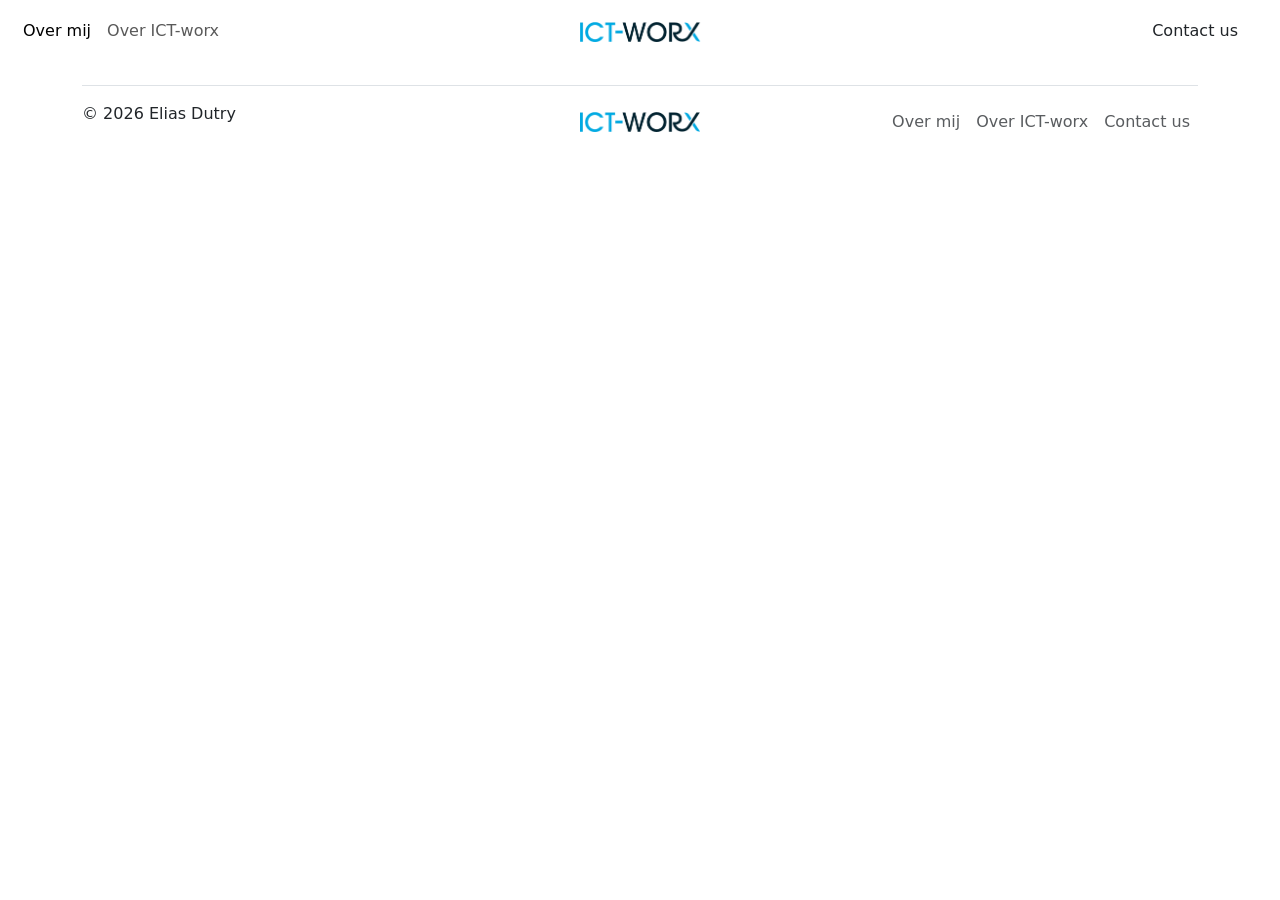
==== bedrijf.html @ e32878b6 "s" ====
<!DOCTYPE html>
<html lang="nl">
<head>
    <meta charset="UTF-8">
    <meta name="viewport" content="width=device-width, initial-scale=1.0">
    <title>Over ICT-worx</title>

    <!-- Bootstrap referance -->
    <script src="https://cdn.jsdelivr.net/npm/bootstrap@5.3.8/dist/js/bootstrap.bundle.min.js"></script>
    <link href="https://cdn.jsdelivr.net/npm/bootstrap@5.3.8/dist/css/bootstrap.min.css" rel="stylesheet">
    <!--External CSS Stylesheet-->
    <link href="css/style.css" rel="stylesheet">
    <link href="css/style-bedrijf.css" rel="stylesheet">
</head>
<body>
    <div id="navbar"></div>

    <main>

    </main>

    <div id="footer"></div>

    <script src="js/components.js"></script>
</body>
</html>
---- css/style.css ----
/*Logo aanpassen voor nav en footer*/
.logo{
    height: 20px;
}
    /*Alles voor de Nav*/
/*Changes some aspects of the main nav bar. Later needed for the logo and contact us*/
.top-row{
    min-height: 45px;
    display: flex;
    align-items: center;
    padding: 0 15px;
}

/*Logo centeren in the navigation bar*/
.logo-center{
    position: absolute;
    left: 50%;
    top: 50%;
    transform: translate(-50%, -50%);
}

.contact-link{
    margin-left: auto;
}

@media (min-width: 768px){
    .top-row{
        min-height: 45px;
    }

    .navbar-collapse{
        position: absolute;
        left: 0;
        top: 50%;
        transform: translateY(-50%);
        padding: 0 15px;
    } 
}
/*Removes border on the hamburger*/
.navbar-toggler, .navbar-toggler:focus{
    border: none;
    box-shadow: none;
}
/*Added padding around the links in the hamburger*/
.navbar .nav-link{
    padding: 7px 15px;
}
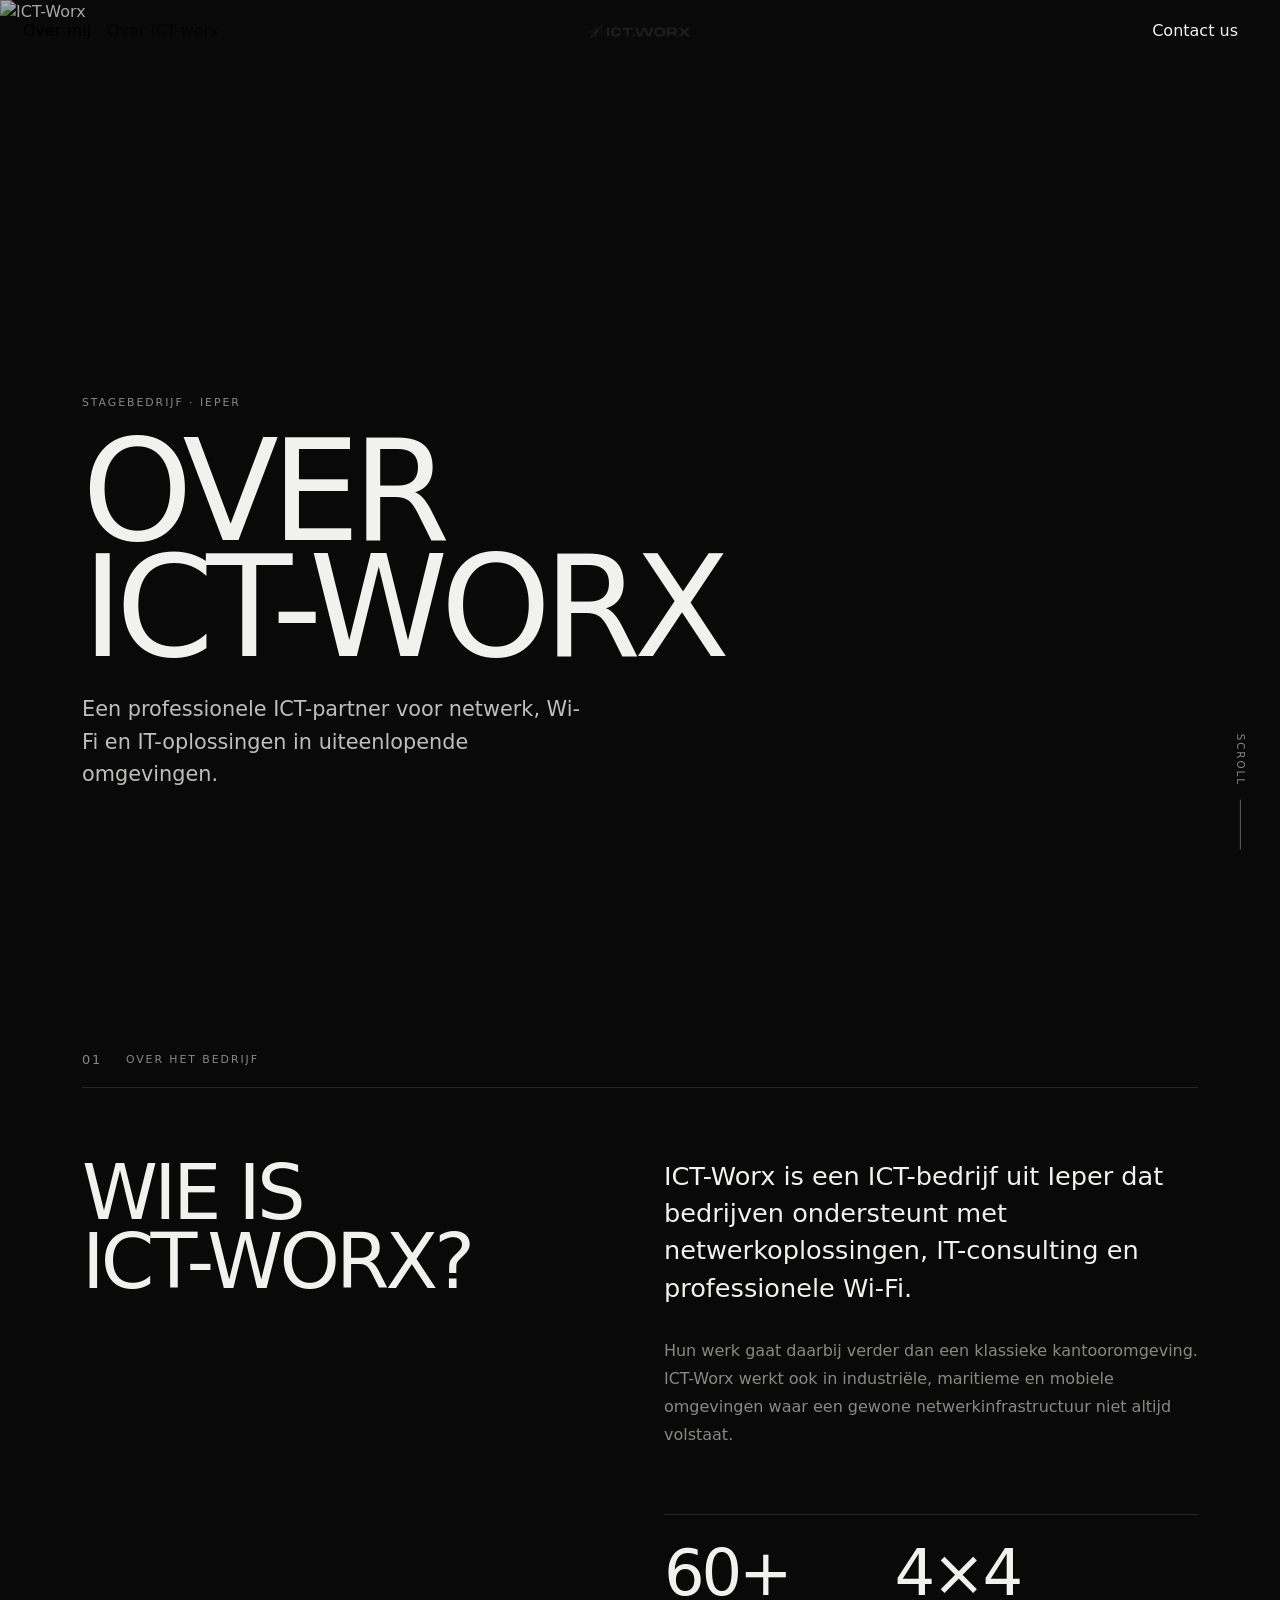
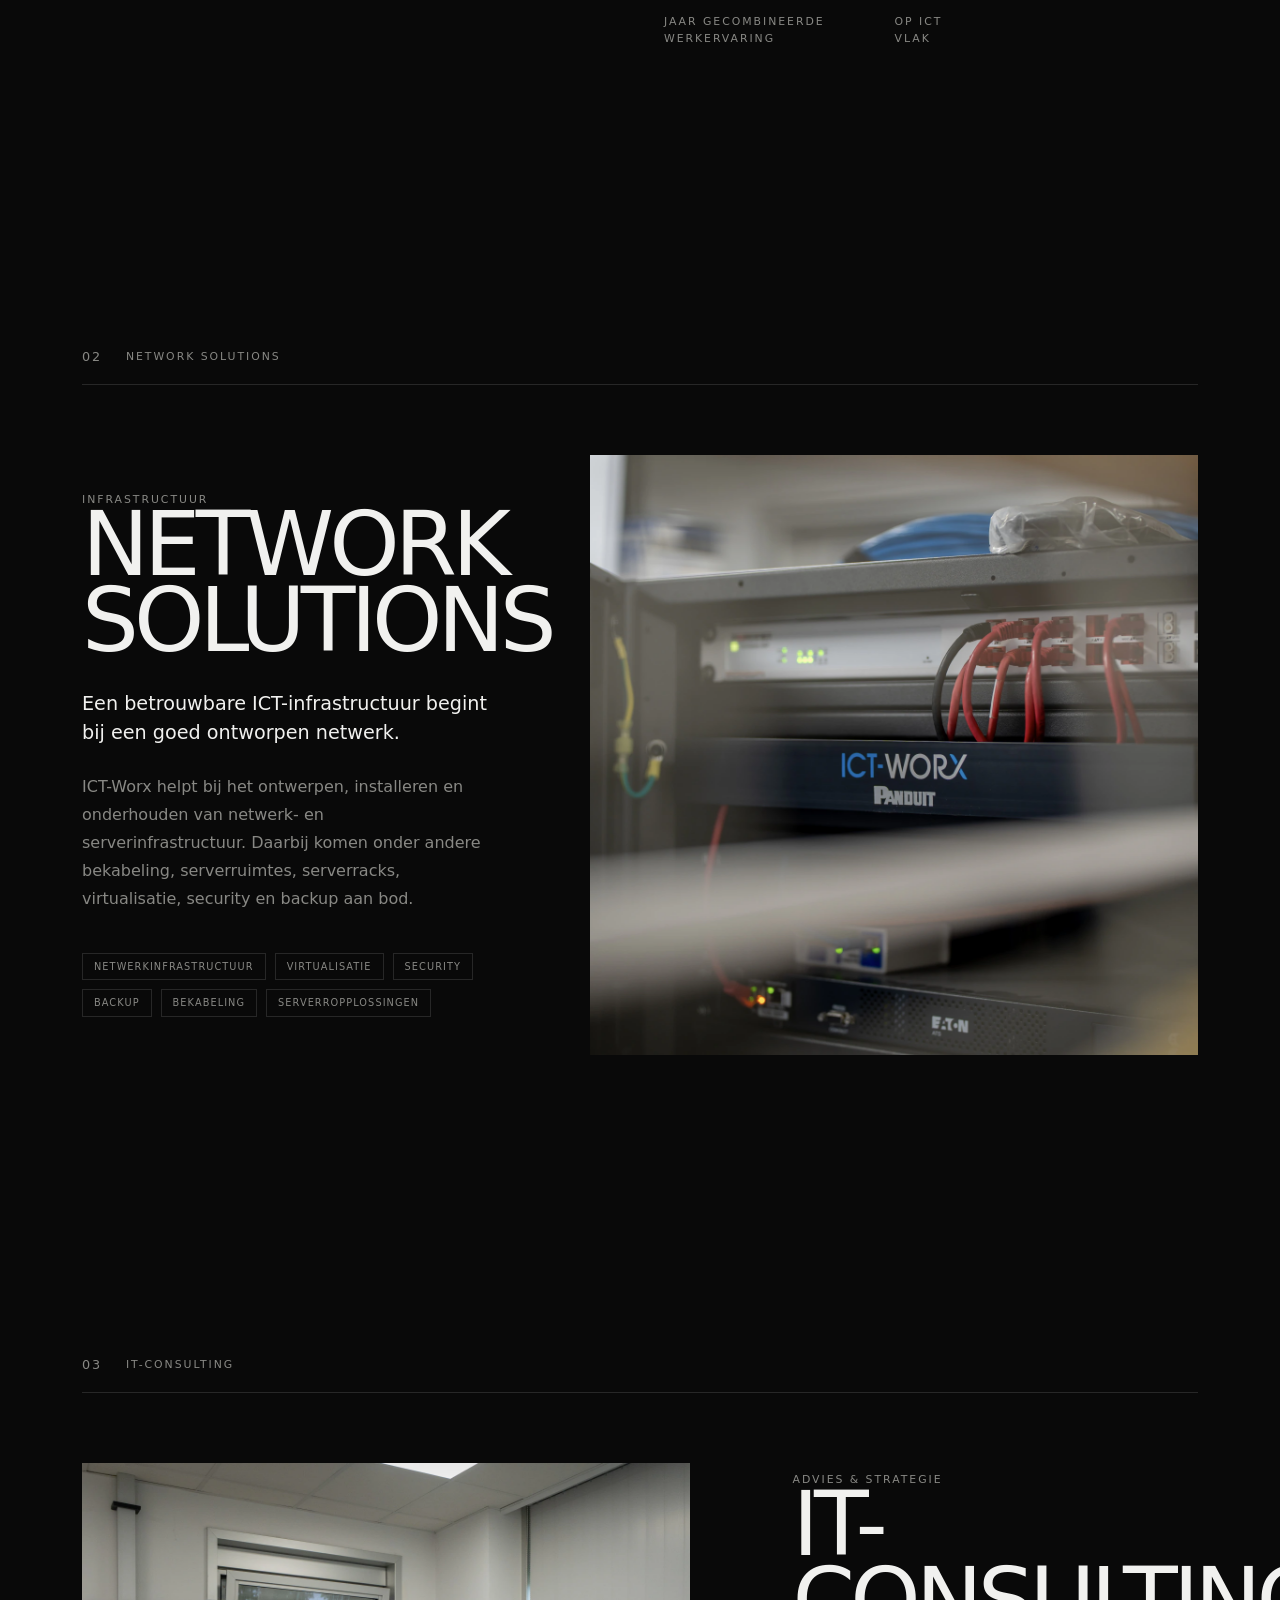
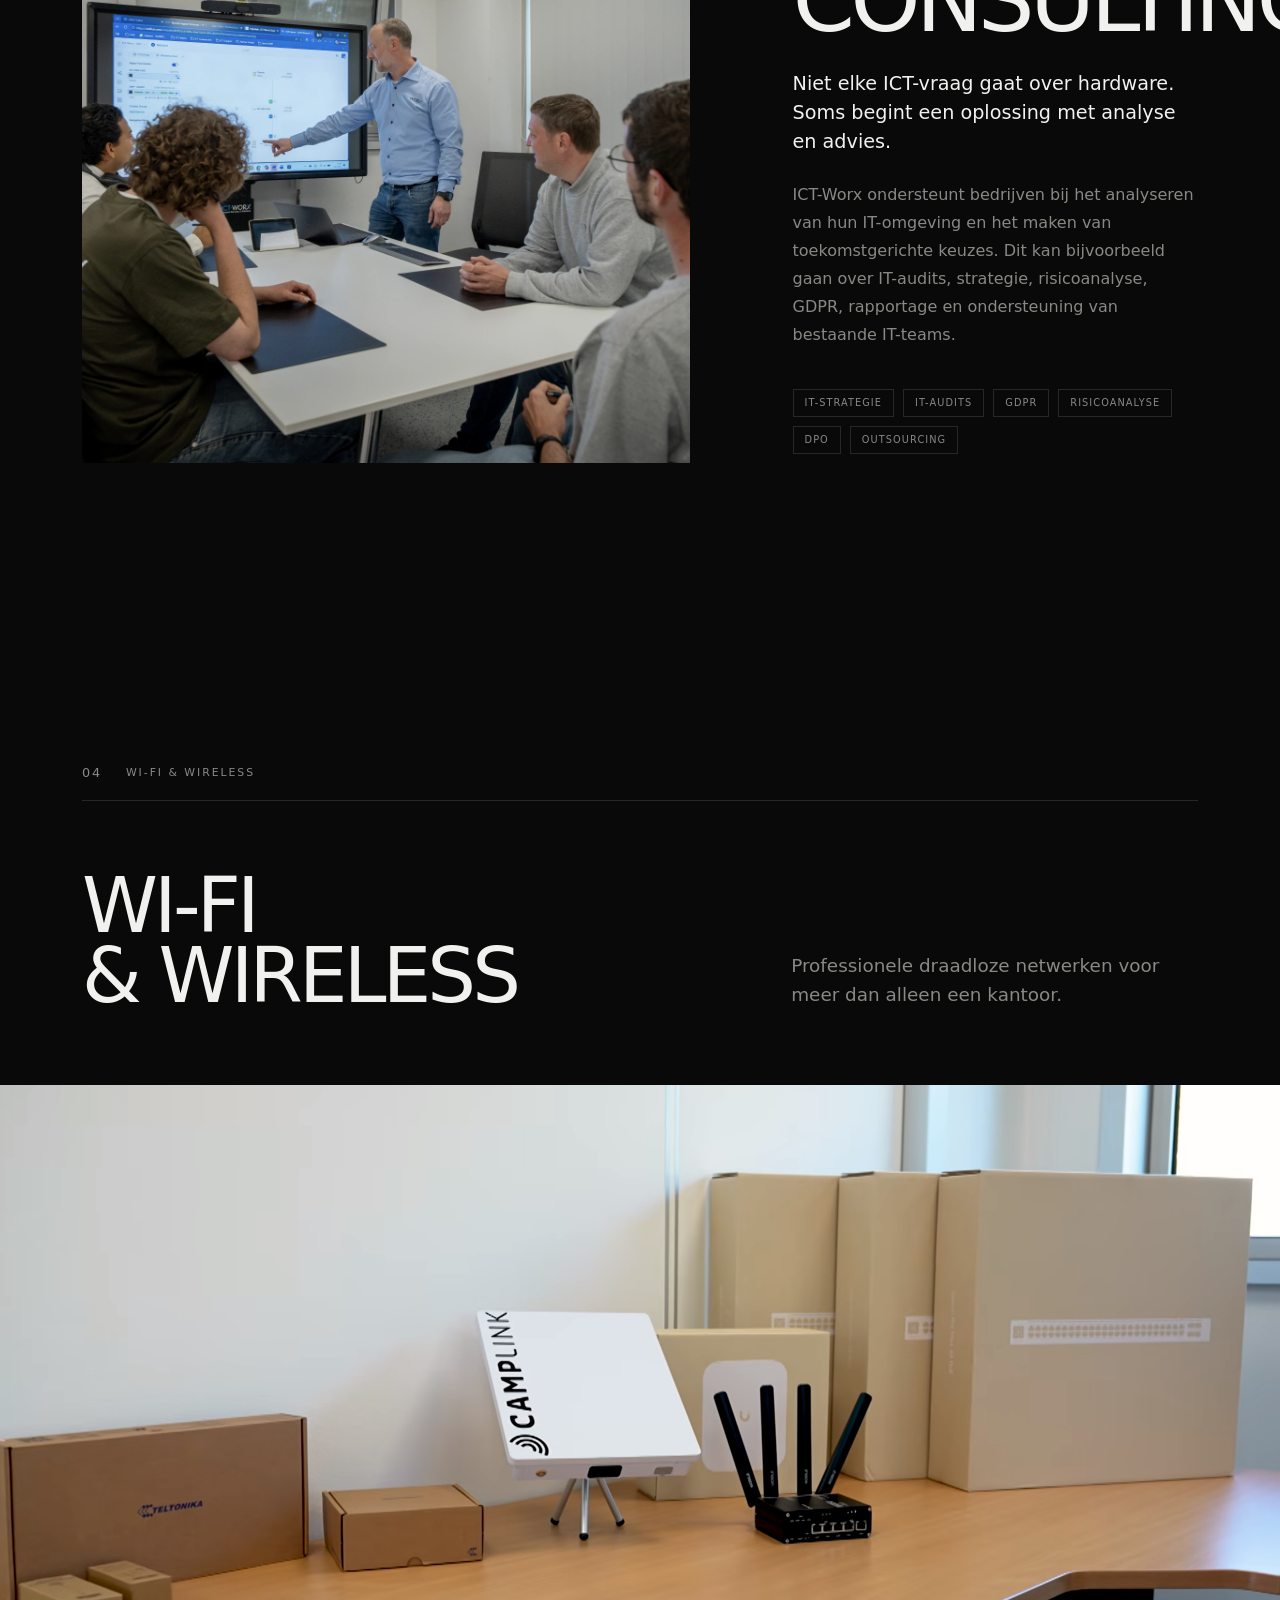
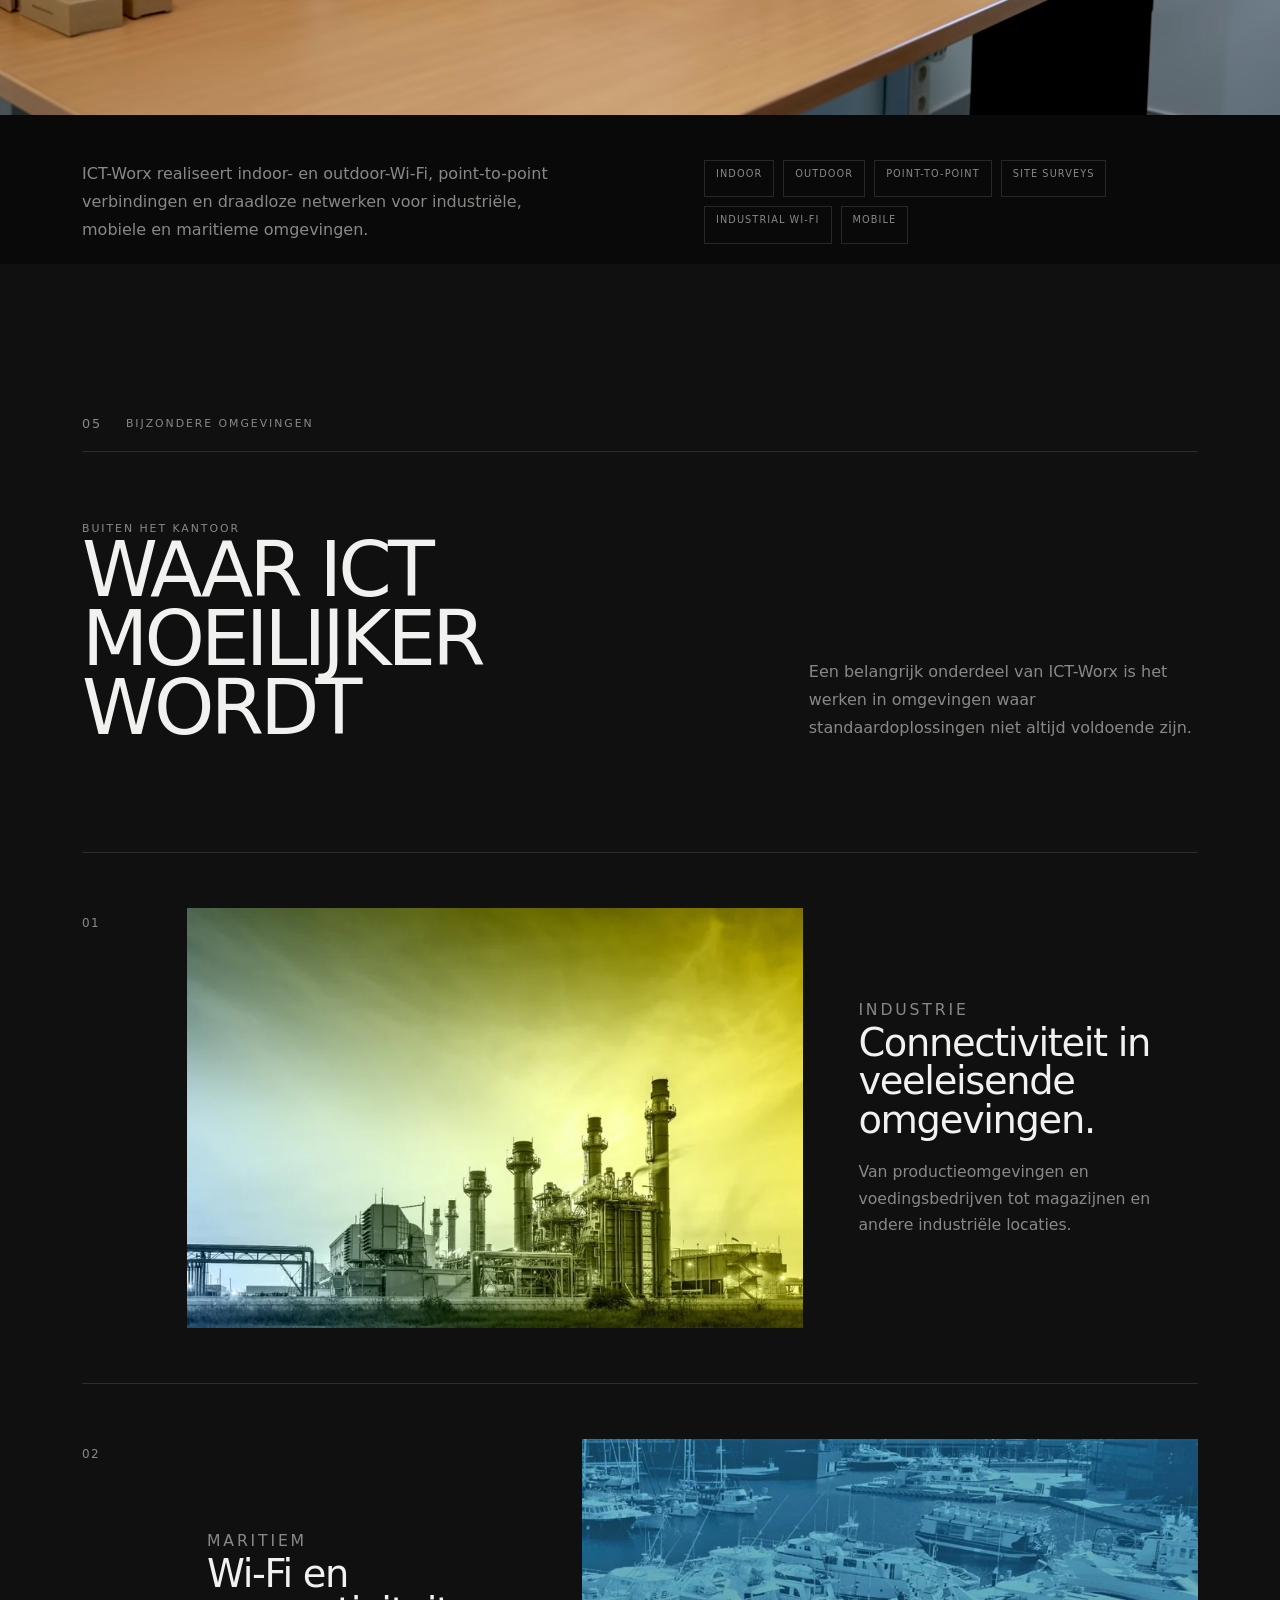
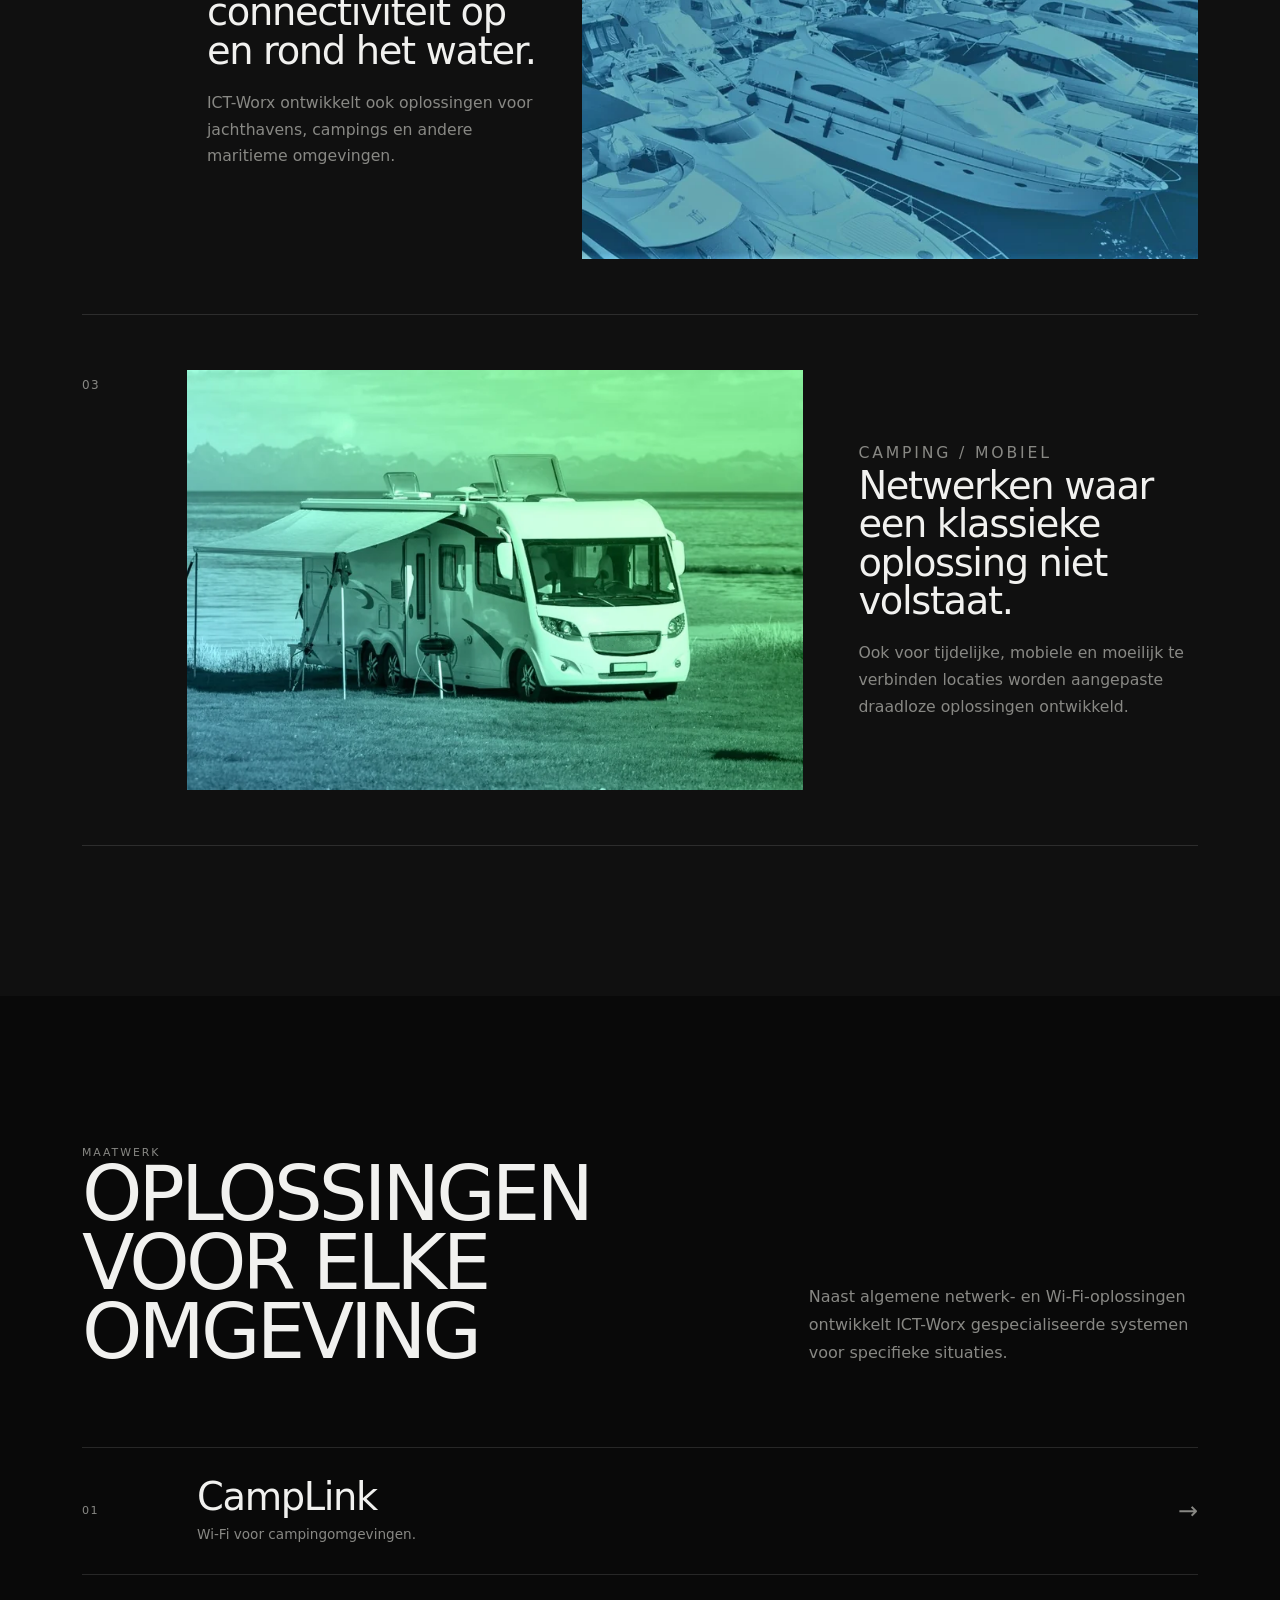
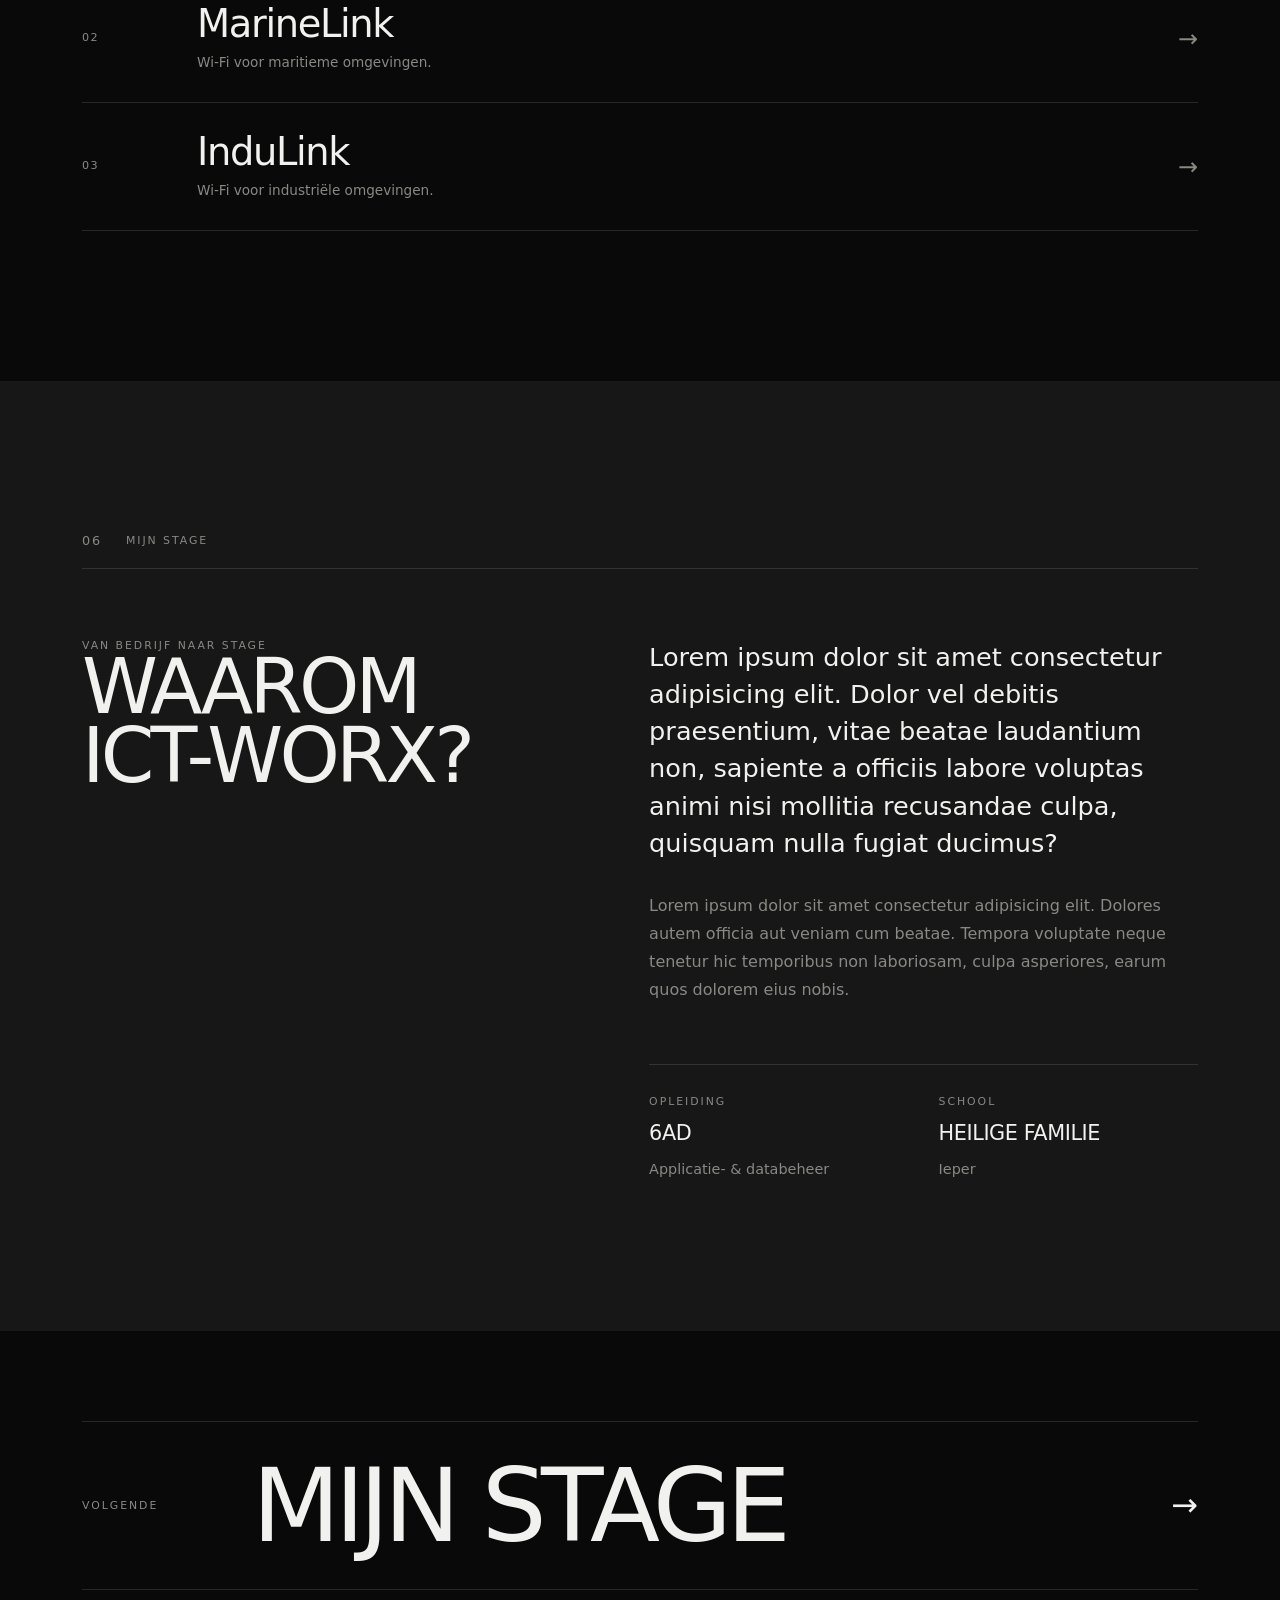
==== commit bab520dd: "over ict-worx" ====
--- a/bedrijf.html
+++ b/bedrijf.html
@@ -1,26 +1,650 @@
 <!DOCTYPE html>
 <html lang="nl">
+
 <head>
     <meta charset="UTF-8">
     <meta name="viewport" content="width=device-width, initial-scale=1.0">
-    <title>Over ICT-worx</title>
-
-    <!-- Bootstrap referance -->
+
+    <title>Over ICT-Worx | Elias Dutry</title>
+
+    <!-- Bootstrap 5.3.8 -->
+    <link href="https://cdn.jsdelivr.net/npm/bootstrap@5.3.8/dist/css/bootstrap.min.css" rel="stylesheet">
+
+    <!-- Algemene website CSS -->
+    <link rel="stylesheet" href="css/style.css">
+
+    <!-- CSS specifiek voor deze pagina -->
+    <link rel="stylesheet" href="css/style-bedrijf.css">
+</head>
+
+<body>
+
+    <!-- Reusable navbar -->
+    <div id="navbar"></div>
+
+    <main class="bedrijf-page">
+
+        <!-- =========================================================
+             HERO
+        ========================================================== -->
+        <section class="bedrijf-hero">
+
+            <div class="bedrijf-hero-image">
+                <!-- VERVANG DIT PAD DOOR JE HUIDIGE ICT-WORX HERO-AFBEELDING -->
+                <img src="afbeeldingen/ict-worx-hero.webp" alt="ICT-Worx">
+            </div>
+
+            <div class="bedrijf-hero-content container">
+                <p class="eyebrow">STAGEBEDRIJF · IEPER</p>
+
+                <h1>
+                    OVER<br>
+                    ICT-WORX
+                </h1>
+
+                <p class="hero-intro">
+                    Een professionele ICT-partner voor netwerk,
+                    Wi-Fi en IT-oplossingen in uiteenlopende omgevingen.
+                </p>
+            </div>
+
+            <div class="hero-scroll">
+                <span>SCROLL</span>
+                <span class="hero-scroll-line"></span>
+            </div>
+
+        </section>
+
+
+        <!-- =========================================================
+             01 — WIE IS ICT-WORX?
+        ========================================================== -->
+        <section class="bedrijf-section bedrijf-intro-section">
+
+            <div class="container">
+
+                <div class="section-topline">
+                    <span class="section-number">01</span>
+                    <span class="section-label">OVER HET BEDRIJF</span>
+                </div>
+
+                <div class="intro-layout">
+
+                    <div class="intro-title">
+                        <h2>
+                            WIE IS<br>
+                            ICT-WORX?
+                        </h2>
+                    </div>
+
+                    <div class="intro-content">
+                        <p class="lead-text">
+                            ICT-Worx is een ICT-bedrijf uit Ieper dat bedrijven
+                            ondersteunt met netwerkoplossingen, IT-consulting
+                            en professionele Wi-Fi.
+                        </p>
+
+                        <p>
+                            Hun werk gaat daarbij verder dan een klassieke
+                            kantooromgeving. ICT-Worx werkt ook in industriële,
+                            maritieme en mobiele omgevingen waar een gewone
+                            netwerkinfrastructuur niet altijd volstaat.
+                        </p>
+
+                        <div class="intro-stats">
+
+                            <div class="intro-stat">
+                                <strong>60+</strong>
+                                <span>JAAR GECOMBINEERDE<br>WERKERVARING</span>
+                            </div>
+
+                            <div class="intro-stat">
+                                <strong>4×4</strong>
+                                <span>OP ICT<br>VLAK</span>
+                            </div>
+
+                        </div>
+                    </div>
+
+                </div>
+
+            </div>
+
+        </section>
+
+
+        <!-- =========================================================
+             02 — NETWORK SOLUTIONS
+        ========================================================== -->
+        <section class="bedrijf-section service-section">
+
+            <div class="container">
+
+                <div class="section-topline">
+                    <span class="section-number">02</span>
+                    <span class="section-label">NETWORK SOLUTIONS</span>
+                </div>
+
+                <div class="service-layout service-layout-image-right">
+
+                    <div class="service-copy">
+
+                        <p class="service-kicker">INFRASTRUCTUUR</p>
+
+                        <h2>
+                            NETWORK<br>
+                            SOLUTIONS
+                        </h2>
+
+                        <p class="service-lead">
+                            Een betrouwbare ICT-infrastructuur begint
+                            bij een goed ontworpen netwerk.
+                        </p>
+
+                        <p>
+                            ICT-Worx helpt bij het ontwerpen, installeren
+                            en onderhouden van netwerk- en
+                            serverinfrastructuur. Daarbij komen onder andere
+                            bekabeling, serverruimtes, serverracks,
+                            virtualisatie, security en backup aan bod.
+                        </p>
+
+                        <div class="service-tags">
+                            <span>NETWERKINFRASTRUCTUUR</span>
+                            <span>VIRTUALISATIE</span>
+                            <span>SECURITY</span>
+                            <span>BACKUP</span>
+                            <span>BEKABELING</span>
+                            <span>SERVERROPPLOSSINGEN</span>
+                        </div>
+
+                    </div>
+
+                    <div class="service-image image-large">
+                        <img src="afbeeldingen/ict-worx/ict-worx-network.webp"
+                            alt="Netwerk- en serverinfrastructuur bij ICT-Worx" loading="lazy">
+                    </div>
+
+                </div>
+
+            </div>
+
+        </section>
+
+
+        <!-- =========================================================
+             03 — IT CONSULTING
+        ========================================================== -->
+        <section class="bedrijf-section service-section service-section-dark">
+
+            <div class="container">
+
+                <div class="section-topline">
+                    <span class="section-number">03</span>
+                    <span class="section-label">IT-CONSULTING</span>
+                </div>
+
+                <div class="service-layout service-layout-image-left">
+
+                    <div class="service-image image-large">
+                        <img src="afbeeldingen/ict-worx/ict-worx-consulting.webp" alt="IT-consulting bij ICT-Worx"
+                            loading="lazy">
+                    </div>
+
+                    <div class="service-copy">
+
+                        <p class="service-kicker">ADVIES & STRATEGIE</p>
+
+                        <h2>
+                            IT-<br>
+                            CONSULTING
+                        </h2>
+
+                        <p class="service-lead">
+                            Niet elke ICT-vraag gaat over hardware.
+                            Soms begint een oplossing met analyse en advies.
+                        </p>
+
+                        <p>
+                            ICT-Worx ondersteunt bedrijven bij het analyseren
+                            van hun IT-omgeving en het maken van
+                            toekomstgerichte keuzes. Dit kan bijvoorbeeld
+                            gaan over IT-audits, strategie, risicoanalyse,
+                            GDPR, rapportage en ondersteuning van bestaande
+                            IT-teams.
+                        </p>
+
+                        <div class="service-tags">
+                            <span>IT-STRATEGIE</span>
+                            <span>IT-AUDITS</span>
+                            <span>GDPR</span>
+                            <span>RISICOANALYSE</span>
+                            <span>DPO</span>
+                            <span>OUTSOURCING</span>
+                        </div>
+
+                    </div>
+
+                </div>
+
+            </div>
+
+        </section>
+
+
+        <!-- =========================================================
+             04 — WIFI & WIRELESS
+        ========================================================== -->
+        <section class="bedrijf-section wifi-section">
+
+            <div class="container">
+
+                <div class="section-topline">
+                    <span class="section-number">04</span>
+                    <span class="section-label">WI-FI & WIRELESS</span>
+                </div>
+
+                <div class="wifi-heading">
+                    <h2>
+                        WI-FI<br>
+                        & WIRELESS
+                    </h2>
+
+                    <p>
+                        Professionele draadloze netwerken voor meer
+                        dan alleen een kantoor.
+                    </p>
+                </div>
+
+            </div>
+
+            <div class="wifi-image-wrapper">
+                <img src="afbeeldingen/ict-worx/ict-worx-wifi.png" alt="Professionele Wi-Fi-installatie" loading="lazy">
+            </div>
+
+            <div class="container">
+
+                <div class="wifi-bottom">
+
+                    <p>
+                        ICT-Worx realiseert indoor- en outdoor-Wi-Fi,
+                        point-to-point verbindingen en draadloze netwerken
+                        voor industriële, mobiele en maritieme omgevingen.
+                    </p>
+
+                    <div class="wifi-meta">
+                        <span>INDOOR</span>
+                        <span>OUTDOOR</span>
+                        <span>POINT-TO-POINT</span>
+                        <span>SITE SURVEYS</span>
+                        <span>INDUSTRIAL WI-FI</span>
+                        <span>MOBILE</span>
+                    </div>
+
+                </div>
+
+            </div>
+
+        </section>
+
+
+        <!-- =========================================================
+             05 — BUITEN HET KANTOOR
+        ========================================================== -->
+        <section class="bedrijf-section environments-section">
+
+            <div class="container">
+
+                <div class="section-topline">
+                    <span class="section-number">05</span>
+                    <span class="section-label">BIJZONDERE OMGEVINGEN</span>
+                </div>
+
+                <div class="environments-heading">
+
+                    <div>
+                        <p class="service-kicker">BUITEN HET KANTOOR</p>
+
+                        <h2>
+                            WAAR ICT<br>
+                            MOEILIJKER WORDT
+                        </h2>
+                    </div>
+
+                    <p>
+                        Een belangrijk onderdeel van ICT-Worx is het werken
+                        in omgevingen waar standaardoplossingen niet altijd
+                        voldoende zijn.
+                    </p>
+
+                </div>
+
+
+                <!-- INDUSTRIE -->
+                <article class="environment-item">
+
+                    <div class="environment-number">01</div>
+
+                    <div class="environment-image">
+                        <img src="afbeeldingen/ict-worx/ict-worx-industrie.webp" alt="Industriële omgeving"
+                            loading="lazy">
+                    </div>
+
+                    <div class="environment-copy">
+
+                        <p class="environment-label">INDUSTRIE</p>
+
+                        <h3>
+                            Connectiviteit in
+                            veeleisende omgevingen.
+                        </h3>
+
+                        <p>
+                            Van productieomgevingen en voedingsbedrijven
+                            tot magazijnen en andere industriële locaties.
+                        </p>
+
+                    </div>
+
+                </article>
+
+
+                <!-- MARITIEM -->
+                <article class="environment-item environment-item-reverse">
+
+                    <div class="environment-number">02</div>
+
+                    <div class="environment-image">
+                        <img src="afbeeldingen/ict-worx/ict-worx-marine.webp" alt="Maritieme omgeving" loading="lazy">
+                    </div>
+
+                    <div class="environment-copy">
+
+                        <p class="environment-label">MARITIEM</p>
+
+                        <h3>
+                            Wi-Fi en connectiviteit
+                            op en rond het water.
+                        </h3>
+
+                        <p>
+                            ICT-Worx ontwikkelt ook oplossingen voor
+                            jachthavens, campings en andere maritieme
+                            omgevingen.
+                        </p>
+
+                    </div>
+
+                </article>
+
+
+                <!-- CAMPING / MOBIEL -->
+                <article class="environment-item">
+
+                    <div class="environment-number">03</div>
+
+                    <div class="environment-image">
+                        <img src="afbeeldingen/ict-worx/ict-worx-camping.webp" alt="Camping- en mobiele omgeving"
+                            loading="lazy">
+                    </div>
+
+                    <div class="environment-copy">
+
+                        <p class="environment-label">CAMPING / MOBIEL</p>
+
+                        <h3>
+                            Netwerken waar een
+                            klassieke oplossing niet volstaat.
+                        </h3>
+
+                        <p>
+                            Ook voor tijdelijke, mobiele en moeilijk te
+                            verbinden locaties worden aangepaste
+                            draadloze oplossingen ontwikkeld.
+                        </p>
+
+                    </div>
+
+                </article>
+
+            </div>
+
+        </section>
+
+
+        <!-- =========================================================
+             05B — MAATWERK
+        ========================================================== -->
+        <section class="bedrijf-section custom-section">
+
+            <div class="container">
+
+                <div class="custom-intro">
+
+                    <div>
+                        <p class="service-kicker">MAATWERK</p>
+
+                        <h2>
+                            OPLOSSINGEN<br>
+                            VOOR ELKE OMGEVING
+                        </h2>
+                    </div>
+
+                    <p>
+                        Naast algemene netwerk- en Wi-Fi-oplossingen
+                        ontwikkelt ICT-Worx gespecialiseerde systemen
+                        voor specifieke situaties.
+                    </p>
+
+                </div>
+
+
+                <div class="custom-solutions">
+
+                    <a href="#" class="custom-solution">
+
+                        <span class="custom-index">01</span>
+
+                        <div>
+                            <h3>CampLink</h3>
+                            <p>Wi-Fi voor campingomgevingen.</p>
+                        </div>
+
+                        <span class="custom-arrow">→</span>
+
+                    </a>
+
+
+                    <a href="#" class="custom-solution">
+
+                        <span class="custom-index">02</span>
+
+                        <div>
+                            <h3>MarineLink</h3>
+                            <p>Wi-Fi voor maritieme omgevingen.</p>
+                        </div>
+
+                        <span class="custom-arrow">→</span>
+
+                    </a>
+
+
+                    <a href="#" class="custom-solution">
+
+                        <span class="custom-index">03</span>
+
+                        <div>
+                            <h3>InduLink</h3>
+                            <p>Wi-Fi voor industriële omgevingen.</p>
+                        </div>
+
+                        <span class="custom-arrow">→</span>
+
+                    </a>
+
+                </div>
+
+            </div>
+
+        </section>
+
+
+        <!-- =========================================================
+             06 — MIJN STAGE
+        ========================================================== -->
+        <section class="bedrijf-section internship-section">
+
+            <div class="container">
+
+                <div class="section-topline">
+                    <span class="section-number">06</span>
+                    <span class="section-label">MIJN STAGE</span>
+                </div>
+
+                <div class="internship-layout">
+
+                    <div class="internship-title">
+
+                        <p class="service-kicker">
+                            VAN BEDRIJF NAAR STAGE
+                        </p>
+
+                        <h2>
+                            WAAROM<br>
+                            ICT-WORX?
+                        </h2>
+
+                    </div>
+
+                    <div class="internship-copy">
+
+                        <p class="lead-text">
+                            Lorem ipsum dolor sit amet consectetur adipisicing elit. Dolor vel debitis praesentium,
+                            vitae beatae laudantium non, sapiente a officiis labore voluptas animi nisi mollitia
+                            recusandae culpa, quisquam nulla fugiat ducimus?
+                        </p>
+
+                        <p>
+                            Lorem ipsum dolor sit amet consectetur adipisicing elit. Dolores autem officia aut veniam
+                            cum beatae. Tempora voluptate neque tenetur hic temporibus non laboriosam, culpa asperiores,
+                            earum quos dolorem eius nobis.
+                        </p>
+
+                        <div class="internship-info">
+
+                            <div>
+                                <span>OPLEIDING</span>
+                                <strong>6AD</strong>
+                                <p>Applicatie- & databeheer</p>
+                            </div>
+
+                            <div>
+                                <span>SCHOOL</span>
+                                <strong>HEILIGE FAMILIE</strong>
+                                <p>Ieper</p>
+                            </div>
+
+                        </div>
+
+                    </div>
+
+                </div>
+
+            </div>
+
+        </section>
+
+
+        <!-- =========================================================
+             CTA
+        ========================================================== -->
+        <section class="bedrijf-cta">
+
+            <div class="container">
+
+                <a href="index.html#stage" class="cta-link">
+
+                    <span class="cta-small">
+                        VOLGENDE
+                    </span>
+
+                    <span class="cta-large">
+                        MIJN STAGE
+                    </span>
+
+                    <span class="cta-arrow">
+                        →
+                    </span>
+
+                </a>
+
+            </div>
+
+        </section>
+
+    </main>
+
+
+    <!-- Bootstrap JS -->
     <script src="https://cdn.jsdelivr.net/npm/bootstrap@5.3.8/dist/js/bootstrap.bundle.min.js"></script>
-    <link href="https://cdn.jsdelivr.net/npm/bootstrap@5.3.8/dist/css/bootstrap.min.css" rel="stylesheet">
-    <!--External CSS Stylesheet-->
-    <link href="css/style.css" rel="stylesheet">
-    <link href="css/style-bedrijf.css" rel="stylesheet">
-</head>
-<body>
-    <div id="navbar"></div>
-
-    <main>
-
-    </main>
-
-    <div id="footer"></div>
-
-    <script src="js/components.js"></script>
+
+    <!-- Navbar loader / scroll gedrag -->
+    <script>
+        fetch("components/navbar.html")
+            .then(response => {
+                if (!response.ok) {
+                    throw new Error("Navbar kon niet geladen worden.");
+                }
+
+                return response.text();
+            })
+            .then(data => {
+                document.getElementById("navbar").innerHTML = data;
+            })
+            .catch(error => {
+                console.error(error);
+            });
+
+
+        /* =========================================
+           NAVBAR SCROLL DIRECTION
+        ========================================== */
+
+        const navbar = document.getElementById("navbar");
+
+        let lastScrollY = window.scrollY;
+
+        window.addEventListener("scroll", () => {
+
+            const currentScrollY = window.scrollY;
+
+            /*
+             * Negeer heel kleine scrollbewegingen.
+             * Dit voorkomt onnodig knipperen.
+             */
+            if (Math.abs(currentScrollY - lastScrollY) < 4) {
+                return;
+            }
+
+            /*
+             * Naar beneden = navbar verbergen.
+             * Naar boven = navbar opnieuw tonen.
+             *
+             * De navbar hoeft niet terug tot helemaal bovenaan
+             * om zichtbaar te worden.
+             */
+            if (currentScrollY > lastScrollY && currentScrollY > 80) {
+                navbar.classList.add("nav-hidden");
+            } else {
+                navbar.classList.remove("nav-hidden");
+            }
+
+            lastScrollY = currentScrollY;
+
+        }, { passive: true });
+
+    </script>
+
 </body>
-</html>
+
+</html>
--- a/css/style.css
+++ b/css/style.css
@@ -1,6 +1,9 @@
 /*Logo aanpassen voor nav en footer*/
 .logo{
     height: 20px;
+}
+.logo-white {
+    display: none;
 }
     /*Alles voor de Nav*/
 /*Changes some aspects of the main nav bar. Later needed for the logo and contact us*/
@@ -45,3 +48,53 @@
 .navbar .nav-link{
     padding: 7px 15px;
 }
+
+/*Changes logo form black to white when going up*/
+.navbar.logo-light .logo-black {
+    display: none;
+}
+
+.navbar.logo-light .logo-white {
+    display: block;
+}
+
+#navbar {
+    position: fixed;
+    top: 0;
+    left: 0;
+    width: 100%;
+
+    z-index: 1000;
+
+    transition: transform 0.3s ease;
+}
+
+#navbar.nav-hidden {
+    transform: translateY(-100%);
+}
+
+.navbar.scrolled .nav-link{
+    color: #fff;
+}
+
+/* Scrollbar */
+html {
+    scrollbar-width: none;
+}
+
+html::-webkit-scrollbar {
+    display: none;
+}
+
+/*Footer CSS*/
+footer{
+    color: #999;
+}
+footer .nav-link {
+    color: #999;
+}
+
+footer .nav-link:hover,
+footer .nav-link:focus {
+    color: #fff;
+}
--- a/css/style-bedrijf.css
+++ b/css/style-bedrijf.css
@@ -0,0 +1,1074 @@
+/* =========================================================
+   ICT-WORX PAGE
+   Elias Dutry - Internship Portfolio
+========================================================= */
+
+:root {
+    --bedrijf-black: #090909;
+    --bedrijf-dark: #101010;
+    --bedrijf-charcoal: #171717;
+    --bedrijf-grey: #242424;
+    --bedrijf-border: rgba(255, 255, 255, 0.12);
+
+    --bedrijf-white: #f1f1ef;
+    --bedrijf-text: #d2d2cf;
+    --bedrijf-muted: #888884;
+
+    --bedrijf-max-width: 1400px;
+}
+
+
+/* =========================================================
+   GLOBAL
+========================================================= */
+
+html {
+    scroll-behavior: smooth;
+}
+
+body {
+    background: var(--bedrijf-black);
+    color: var(--bedrijf-white);
+}
+
+.bedrijf-page {
+    overflow: hidden;
+}
+
+.bedrijf-page p {
+    margin-bottom: 0;
+}
+
+.bedrijf-page img {
+    display: block;
+    width: 100%;
+}
+
+
+/* =========================================================
+   NAVBAR
+========================================================= */
+
+/*
+ * De navbar wordt dynamisch in #navbar geladen.
+ * Daardoor kunnen we het volledige component hier
+ * positioneren zonder een witte ruimte achter te laten.
+ */
+
+#navbar {
+    position: fixed;
+    top: 0;
+    left: 0;
+    width: 100%;
+    z-index: 1000;
+
+    background: transparent !important;
+
+    transition:
+        transform 0.45s cubic-bezier(0.22, 1, 0.36, 1),
+        opacity 0.35s ease;
+}
+
+#navbar.nav-hidden {
+    transform: translateY(-120%);
+    opacity: 0;
+    pointer-events: none;
+}
+
+/*
+ * Zorg ervoor dat een Bootstrap background class
+ * de transparante navbar niet overschrijft.
+ */
+#navbar .navbar {
+    background: transparent !important;
+}
+
+
+/* =========================================================
+   HERO
+========================================================= */
+
+.bedrijf-hero {
+    position: relative;
+    min-height: 100svh;
+
+    display: flex;
+    align-items: flex-end;
+
+    isolation: isolate;
+    overflow: hidden;
+
+    background: var(--bedrijf-black);
+}
+
+.bedrijf-hero-image {
+    position: absolute;
+    inset: 0;
+    z-index: -2;
+}
+
+.bedrijf-hero-image img {
+    width: 100%;
+    height: 100%;
+
+    object-fit: cover;
+    object-position: center;
+
+    filter: brightness(0.72);
+}
+
+/*
+ * Dit maakt de overgang van afbeelding naar zwart
+ * geleidelijk in plaats van hard.
+ */
+.bedrijf-hero::after {
+    content: "";
+
+    position: absolute;
+    inset: 0;
+
+    z-index: -1;
+    pointer-events: none;
+
+    background:
+        linear-gradient(
+            to bottom,
+            rgba(9, 9, 9, 0.05) 0%,
+            rgba(9, 9, 9, 0.08) 42%,
+            rgba(9, 9, 9, 0.30) 58%,
+            rgba(9, 9, 9, 0.78) 76%,
+            var(--bedrijf-black) 100%
+        );
+}
+
+.bedrijf-hero-content {
+    position: relative;
+
+    width: 100%;
+
+    padding-top: 180px;
+    padding-bottom: 110px;
+}
+
+.eyebrow,
+.section-label,
+.service-kicker,
+.environment-label,
+.intro-stat span,
+.internship-info span,
+.cta-small {
+    font-size: 0.68rem;
+    line-height: 1.2;
+
+    letter-spacing: 0.18em;
+    text-transform: uppercase;
+
+    color: var(--bedrijf-muted);
+}
+
+.bedrijf-hero h1 {
+    margin: 25px 0 28px;
+
+    max-width: 1000px;
+
+    font-size: clamp(4.5rem, 11vw, 10rem);
+    line-height: 0.82;
+
+    font-weight: 500;
+    letter-spacing: -0.055em;
+}
+
+.hero-intro {
+    max-width: 500px;
+
+    font-size: clamp(1rem, 1.7vw, 1.3rem);
+    line-height: 1.55;
+
+    color: rgba(241, 241, 239, 0.78);
+}
+
+.hero-scroll {
+    position: absolute;
+    right: 40px;
+    bottom: 42px;
+
+    display: flex;
+    align-items: center;
+    gap: 14px;
+
+    font-size: 0.65rem;
+    letter-spacing: 0.18em;
+    color: rgba(255, 255, 255, 0.5);
+
+    transform: rotate(90deg);
+    transform-origin: right center;
+}
+
+.hero-scroll-line {
+    display: block;
+
+    width: 50px;
+    height: 1px;
+
+    background: rgba(255, 255, 255, 0.35);
+}
+
+
+/* =========================================================
+   GENERAL SECTIONS
+========================================================= */
+
+.bedrijf-section {
+    position: relative;
+
+    padding: 150px 0;
+
+    background: var(--bedrijf-black);
+}
+
+.bedrijf-section-dark {
+    background: var(--bedrijf-dark);
+}
+
+.section-topline {
+    display: flex;
+    align-items: center;
+
+    gap: 24px;
+
+    margin-bottom: 70px;
+    padding-bottom: 18px;
+
+    border-bottom: 1px solid var(--bedrijf-border);
+}
+
+.section-number {
+    font-size: 0.8rem;
+    letter-spacing: 0.14em;
+    color: var(--bedrijf-muted);
+}
+
+.section-label {
+    color: var(--bedrijf-muted);
+}
+
+
+/* =========================================================
+   01 — INTRO
+========================================================= */
+
+.intro-layout {
+    display: grid;
+    grid-template-columns: minmax(300px, 0.85fr) minmax(350px, 1fr);
+
+    gap: 10vw;
+}
+
+.intro-title h2,
+.wifi-heading h2,
+.environments-heading h2,
+.custom-intro h2,
+.internship-title h2 {
+    margin: 0;
+
+    font-size: clamp(3rem, 6vw, 6rem);
+    line-height: 0.9;
+
+    font-weight: 500;
+    letter-spacing: -0.05em;
+}
+
+.intro-content {
+    max-width: 650px;
+}
+
+.lead-text {
+    margin-bottom: 30px !important;
+
+    font-size: clamp(1.2rem, 2vw, 1.65rem);
+    line-height: 1.45;
+
+    color: var(--bedrijf-white);
+}
+
+.intro-content > p:not(.lead-text) {
+    max-width: 600px;
+
+    font-size: 1rem;
+    line-height: 1.75;
+
+    color: var(--bedrijf-muted);
+}
+
+.intro-stats {
+    display: flex;
+
+    gap: 70px;
+
+    margin-top: 65px;
+    padding-top: 30px;
+
+    border-top: 1px solid var(--bedrijf-border);
+}
+
+.intro-stat {
+    display: flex;
+    flex-direction: column;
+
+    gap: 12px;
+}
+
+.intro-stat strong {
+    font-size: clamp(2.8rem, 5vw, 5rem);
+
+    line-height: 0.9;
+    font-weight: 400;
+    letter-spacing: -0.05em;
+}
+
+.intro-stat span {
+    line-height: 1.5;
+}
+
+
+/* =========================================================
+   SERVICE SECTIONS
+========================================================= */
+
+.service-layout {
+    display: grid;
+
+    grid-template-columns:
+        minmax(0, 0.8fr)
+        minmax(0, 1.2fr);
+
+    gap: 8vw;
+
+    align-items: center;
+}
+
+.service-layout-image-left {
+    grid-template-columns:
+        minmax(0, 1.2fr)
+        minmax(0, 0.8fr);
+}
+
+.service-copy {
+    max-width: 600px;
+}
+
+.service-kicker {
+    margin-bottom: 25px;
+}
+
+.service-copy h2 {
+    margin: 0 0 32px;
+
+    font-size: clamp(3.5rem, 7vw, 7rem);
+    line-height: 0.85;
+
+    font-weight: 500;
+    letter-spacing: -0.055em;
+}
+
+.service-lead {
+    margin-bottom: 25px !important;
+
+    font-size: 1.2rem;
+    line-height: 1.5;
+
+    color: var(--bedrijf-white);
+}
+
+.service-copy > p:not(.service-kicker):not(.service-lead) {
+    font-size: 1rem;
+    line-height: 1.75;
+
+    color: var(--bedrijf-muted);
+}
+
+.service-image {
+    overflow: hidden;
+}
+
+.image-large {
+    min-height: 600px;
+}
+
+.image-large img {
+    width: 100%;
+    height: 100%;
+    min-height: 600px;
+
+    object-fit: cover;
+
+    transition: transform 0.8s cubic-bezier(0.22, 1, 0.36, 1);
+}
+
+.service-image:hover img {
+    transform: scale(1.025);
+}
+
+.service-tags,
+.wifi-meta {
+    display: flex;
+    flex-wrap: wrap;
+
+    gap: 9px;
+
+    margin-top: 40px;
+}
+
+.service-tags span,
+.wifi-meta span {
+    display: inline-block;
+
+    padding: 8px 11px;
+
+    border: 1px solid var(--bedrijf-border);
+
+    font-size: 0.61rem;
+    line-height: 1;
+
+    letter-spacing: 0.11em;
+    text-transform: uppercase;
+
+    color: var(--bedrijf-muted);
+}
+
+
+/* =========================================================
+   WIFI
+========================================================= */
+
+.wifi-section {
+    padding-bottom: 0;
+}
+
+.wifi-heading {
+    display: grid;
+
+    grid-template-columns: 1fr 0.7fr;
+    gap: 10vw;
+
+    align-items: end;
+
+    margin-bottom: 75px;
+}
+
+.wifi-heading p {
+    max-width: 450px;
+
+    font-size: 1.15rem;
+    line-height: 1.6;
+
+    color: var(--bedrijf-muted);
+}
+
+.wifi-image-wrapper {
+    width: 100%;
+
+    max-height: 800px;
+    overflow: hidden;
+}
+
+.wifi-image-wrapper img {
+    width: 100%;
+    height: min(70vh, 800px);
+
+    object-fit: cover;
+    object-position: center;
+
+    transition: transform 1s cubic-bezier(0.22, 1, 0.36, 1);
+}
+
+.wifi-image-wrapper:hover img {
+    transform: scale(1.015);
+}
+
+.wifi-bottom {
+    display: grid;
+
+    grid-template-columns: 1fr 1fr;
+    gap: 10vw;
+
+    padding: 45px 0 20px;
+}
+
+.wifi-bottom > p {
+    max-width: 600px;
+
+    font-size: 1rem;
+    line-height: 1.75;
+
+    color: var(--bedrijf-muted);
+}
+
+.wifi-meta {
+    justify-content: flex-start;
+
+    margin-top: 0;
+}
+
+
+/* =========================================================
+   ENVIRONMENTS
+========================================================= */
+
+.environments-section {
+    background: var(--bedrijf-dark);
+}
+
+.environments-heading {
+    display: grid;
+
+    grid-template-columns: 1fr 0.65fr;
+    gap: 10vw;
+
+    align-items: end;
+
+    margin-bottom: 110px;
+}
+
+.environments-heading > p {
+    max-width: 470px;
+
+    font-size: 1rem;
+    line-height: 1.75;
+
+    color: var(--bedrijf-muted);
+}
+
+.environment-item {
+    display: grid;
+
+    grid-template-columns: 70px minmax(0, 1.2fr) minmax(280px, 0.7fr);
+
+    gap: 35px;
+
+    align-items: center;
+
+    padding: 55px 0;
+
+    border-top: 1px solid var(--bedrijf-border);
+}
+
+.environment-item:last-child {
+    border-bottom: 1px solid var(--bedrijf-border);
+}
+
+.environment-item-reverse {
+    grid-template-columns: 70px minmax(280px, 0.7fr) minmax(0, 1.2fr);
+}
+
+.environment-item-reverse .environment-image {
+    order: 3;
+}
+
+.environment-item-reverse .environment-copy {
+    order: 2;
+}
+
+.environment-number {
+    align-self: start;
+
+    padding-top: 6px;
+
+    font-size: 0.75rem;
+    letter-spacing: 0.12em;
+
+    color: var(--bedrijf-muted);
+}
+
+.environment-image {
+    overflow: hidden;
+
+    min-height: 420px;
+}
+
+.environment-image img {
+    height: 100%;
+    min-height: 420px;
+
+    object-fit: cover;
+
+    transition: transform 0.8s cubic-bezier(0.22, 1, 0.36, 1);
+}
+
+.environment-item:hover .environment-image img {
+    transform: scale(1.025);
+}
+
+.environment-copy {
+    padding-left: 20px;
+}
+
+.environment-label {
+    margin-bottom: 18px;
+}
+
+.environment-copy h3 {
+    margin: 0 0 20px;
+
+    max-width: 520px;
+
+    font-size: clamp(1.7rem, 3vw, 3rem);
+    line-height: 1;
+
+    font-weight: 400;
+    letter-spacing: -0.035em;
+}
+
+.environment-copy p {
+    max-width: 500px;
+
+    font-size: 0.98rem;
+    line-height: 1.7;
+
+    color: var(--bedrijf-muted);
+}
+
+
+/* =========================================================
+   CUSTOM SOLUTIONS
+========================================================= */
+
+.custom-section {
+    background: var(--bedrijf-black);
+}
+
+.custom-intro {
+    display: grid;
+
+    grid-template-columns: 1fr 0.65fr;
+    gap: 10vw;
+
+    align-items: end;
+
+    margin-bottom: 80px;
+}
+
+.custom-intro > p {
+    max-width: 480px;
+
+    font-size: 1rem;
+    line-height: 1.75;
+
+    color: var(--bedrijf-muted);
+}
+
+.custom-solutions {
+    border-top: 1px solid var(--bedrijf-border);
+}
+
+.custom-solution {
+    display: grid;
+
+    grid-template-columns: 90px 1fr auto;
+
+    align-items: center;
+
+    gap: 25px;
+
+    padding: 30px 0;
+
+    border-bottom: 1px solid var(--bedrijf-border);
+
+    color: inherit;
+    text-decoration: none;
+
+    transition:
+        padding 0.35s ease,
+        background-color 0.35s ease;
+}
+
+.custom-solution:hover {
+    padding-left: 14px;
+    padding-right: 14px;
+
+    background: rgba(255, 255, 255, 0.025);
+}
+
+.custom-index {
+    font-size: 0.7rem;
+    letter-spacing: 0.12em;
+
+    color: var(--bedrijf-muted);
+}
+
+.custom-solution h3 {
+    margin: 0 0 8px;
+
+    font-size: clamp(1.6rem, 3vw, 2.7rem);
+    line-height: 1;
+
+    font-weight: 400;
+    letter-spacing: -0.035em;
+}
+
+.custom-solution p {
+    font-size: 0.85rem;
+
+    color: var(--bedrijf-muted);
+}
+
+.custom-arrow {
+    font-size: 1.5rem;
+
+    color: var(--bedrijf-muted);
+
+    transition:
+        transform 0.35s ease,
+        color 0.35s ease;
+}
+
+.custom-solution:hover .custom-arrow {
+    transform: translateX(6px);
+    color: var(--bedrijf-white);
+}
+
+
+/* =========================================================
+   INTERNSHIP
+========================================================= */
+
+.internship-section {
+    background: var(--bedrijf-charcoal);
+}
+
+.internship-layout {
+    display: grid;
+
+    grid-template-columns: minmax(280px, 0.8fr) minmax(350px, 1fr);
+
+    gap: 10vw;
+}
+
+.internship-copy {
+    max-width: 650px;
+}
+
+.internship-copy > p:not(.lead-text) {
+    font-size: 1rem;
+    line-height: 1.75;
+
+    color: var(--bedrijf-muted);
+}
+
+.internship-info {
+    display: grid;
+
+    grid-template-columns: 1fr 1fr;
+    gap: 30px;
+
+    margin-top: 60px;
+    padding-top: 30px;
+
+    border-top: 1px solid var(--bedrijf-border);
+}
+
+.internship-info > div {
+    display: flex;
+    flex-direction: column;
+
+    gap: 10px;
+}
+
+.internship-info strong {
+    font-size: 1.3rem;
+
+    font-weight: 400;
+    letter-spacing: -0.02em;
+}
+
+.internship-info p {
+    font-size: 0.9rem;
+    color: var(--bedrijf-muted);
+}
+
+
+/* =========================================================
+   CTA
+========================================================= */
+
+.bedrijf-cta {
+    padding: 90px 0 120px;
+
+    background: var(--bedrijf-black);
+}
+
+.cta-link {
+    display: grid;
+
+    grid-template-columns: 140px 1fr auto;
+    align-items: center;
+
+    gap: 30px;
+
+    padding: 40px 0;
+
+    border-top: 1px solid var(--bedrijf-border);
+    border-bottom: 1px solid var(--bedrijf-border);
+
+    color: var(--bedrijf-white);
+    text-decoration: none;
+}
+
+.cta-large {
+    font-size: clamp(3rem, 8vw, 8rem);
+    line-height: 0.85;
+
+    font-weight: 400;
+    letter-spacing: -0.055em;
+
+    transition: transform 0.4s cubic-bezier(0.22, 1, 0.36, 1);
+}
+
+.cta-arrow {
+    font-size: 2rem;
+
+    transition: transform 0.4s ease;
+}
+
+.cta-link:hover .cta-large {
+    transform: translateX(10px);
+}
+
+.cta-link:hover .cta-arrow {
+    transform: translateX(8px);
+}
+
+
+/* =========================================================
+   FOOTER
+========================================================= */
+
+/*
+ * Alleen bedoeld om ervoor te zorgen dat een bestaande
+ * footer ook op deze donkere pagina correct blijft.
+ */
+
+.bedrijf-page ~ footer,
+footer {
+    background: var(--bedrijf-black);
+    color: var(--bedrijf-white);
+}
+
+
+/* =========================================================
+   TABLET
+========================================================= */
+
+@media (max-width: 991.98px) {
+
+    .bedrijf-section {
+        padding: 120px 0;
+    }
+
+    .bedrijf-hero-content {
+        padding-top: 160px;
+        padding-bottom: 90px;
+    }
+
+    .intro-layout,
+    .internship-layout {
+        grid-template-columns: 1fr;
+        gap: 60px;
+    }
+
+    .service-layout,
+    .service-layout-image-left {
+        grid-template-columns: 1fr;
+        gap: 55px;
+    }
+
+    .service-layout-image-left .service-image {
+        order: 1;
+    }
+
+    .service-layout-image-left .service-copy {
+        order: 2;
+    }
+
+    .image-large,
+    .image-large img {
+        min-height: 500px;
+    }
+
+    .wifi-heading,
+    .environments-heading,
+    .custom-intro,
+    .wifi-bottom {
+        grid-template-columns: 1fr;
+        gap: 40px;
+    }
+
+    .environment-item,
+    .environment-item-reverse {
+        grid-template-columns: 50px 1fr;
+        gap: 25px;
+    }
+
+    .environment-image,
+    .environment-item-reverse .environment-image {
+        grid-column: 2;
+        grid-row: 1;
+        order: initial;
+    }
+
+    .environment-copy,
+    .environment-item-reverse .environment-copy {
+        grid-column: 2;
+        grid-row: 2;
+        order: initial;
+
+        padding-left: 0;
+    }
+
+    .environment-number {
+        grid-column: 1;
+        grid-row: 1;
+    }
+
+    .cta-link {
+        grid-template-columns: 100px 1fr auto;
+    }
+
+}
+
+
+/* =========================================================
+   MOBILE
+========================================================= */
+
+@media (max-width: 767.98px) {
+
+    .bedrijf-section {
+        padding: 90px 0;
+    }
+
+    .bedrijf-hero {
+        min-height: 90svh;
+    }
+
+    .bedrijf-hero-content {
+        padding-top: 130px;
+        padding-bottom: 70px;
+    }
+
+    .bedrijf-hero h1 {
+        margin-top: 20px;
+
+        font-size: clamp(4rem, 18vw, 6rem);
+        line-height: 0.84;
+    }
+
+    .hero-intro {
+        max-width: 360px;
+        font-size: 1rem;
+    }
+
+    .hero-scroll {
+        display: none;
+    }
+
+    .section-topline {
+        margin-bottom: 50px;
+    }
+
+    .section-number {
+        font-size: 0.7rem;
+    }
+
+    .intro-title h2,
+    .wifi-heading h2,
+    .environments-heading h2,
+    .custom-intro h2,
+    .internship-title h2 {
+        font-size: clamp(3rem, 16vw, 5rem);
+    }
+
+    .service-copy h2 {
+        font-size: clamp(3.3rem, 17vw, 5.5rem);
+    }
+
+    .lead-text {
+        font-size: 1.15rem;
+    }
+
+    .intro-stats {
+        gap: 35px;
+        margin-top: 50px;
+    }
+
+    .intro-stat strong {
+        font-size: 3rem;
+    }
+
+    .image-large,
+    .image-large img {
+        min-height: 350px;
+    }
+
+    .wifi-image-wrapper img {
+        height: 55vh;
+        min-height: 400px;
+    }
+
+    .wifi-bottom {
+        padding-top: 30px;
+    }
+
+    .environment-item,
+    .environment-item-reverse {
+        grid-template-columns: 35px 1fr;
+        gap: 18px;
+    }
+
+    .environment-image,
+    .environment-image img {
+        min-height: 300px;
+    }
+
+    .environment-copy h3 {
+        font-size: 1.8rem;
+    }
+
+    .custom-solution {
+        grid-template-columns: 40px 1fr auto;
+        gap: 15px;
+
+        padding: 24px 0;
+    }
+
+    .custom-solution h3 {
+        font-size: 1.8rem;
+    }
+
+    .custom-solution p {
+        line-height: 1.5;
+    }
+
+    .internship-info {
+        grid-template-columns: 1fr;
+        gap: 25px;
+    }
+
+    .cta-link {
+        grid-template-columns: 1fr auto;
+        gap: 15px;
+    }
+
+    .cta-small {
+        grid-column: 1 / -1;
+    }
+
+    .cta-large {
+        font-size: clamp(3rem, 15vw, 5rem);
+    }
+
+    .cta-arrow {
+        font-size: 1.6rem;
+    }
+
+}
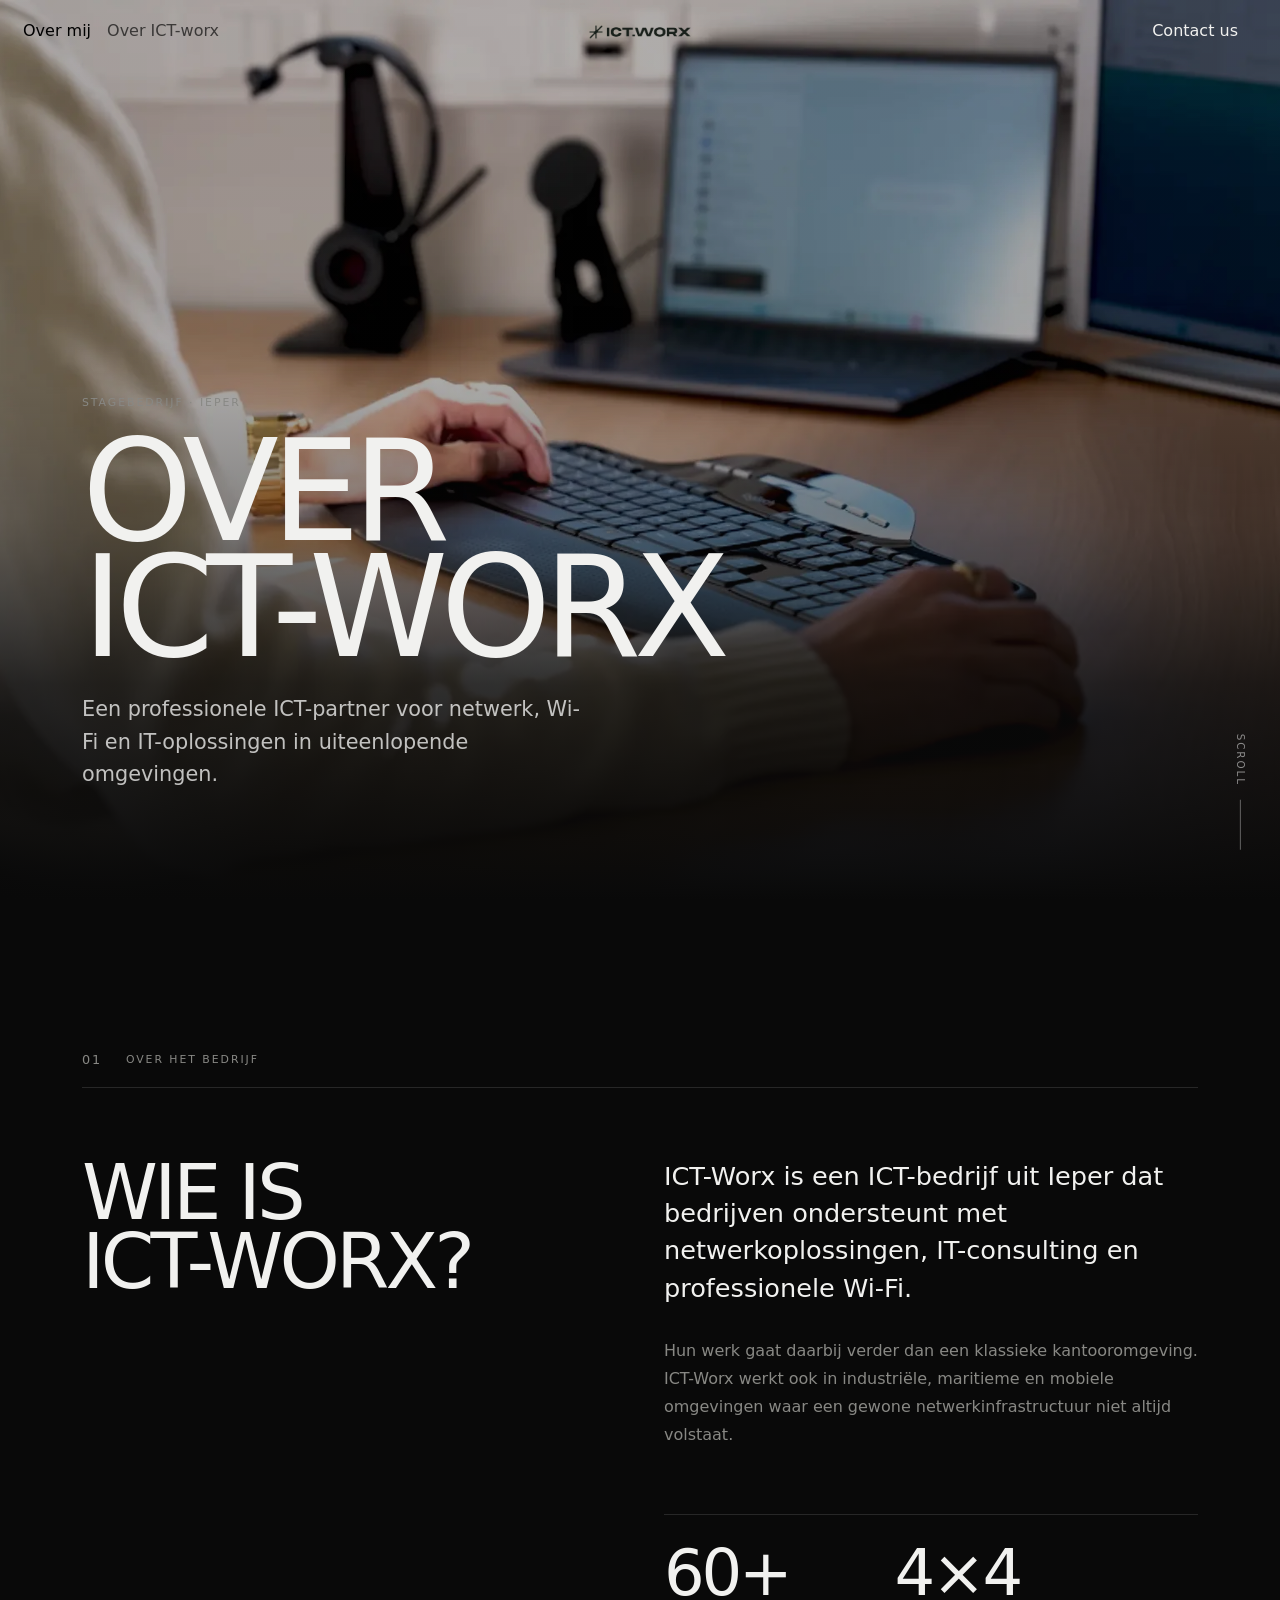
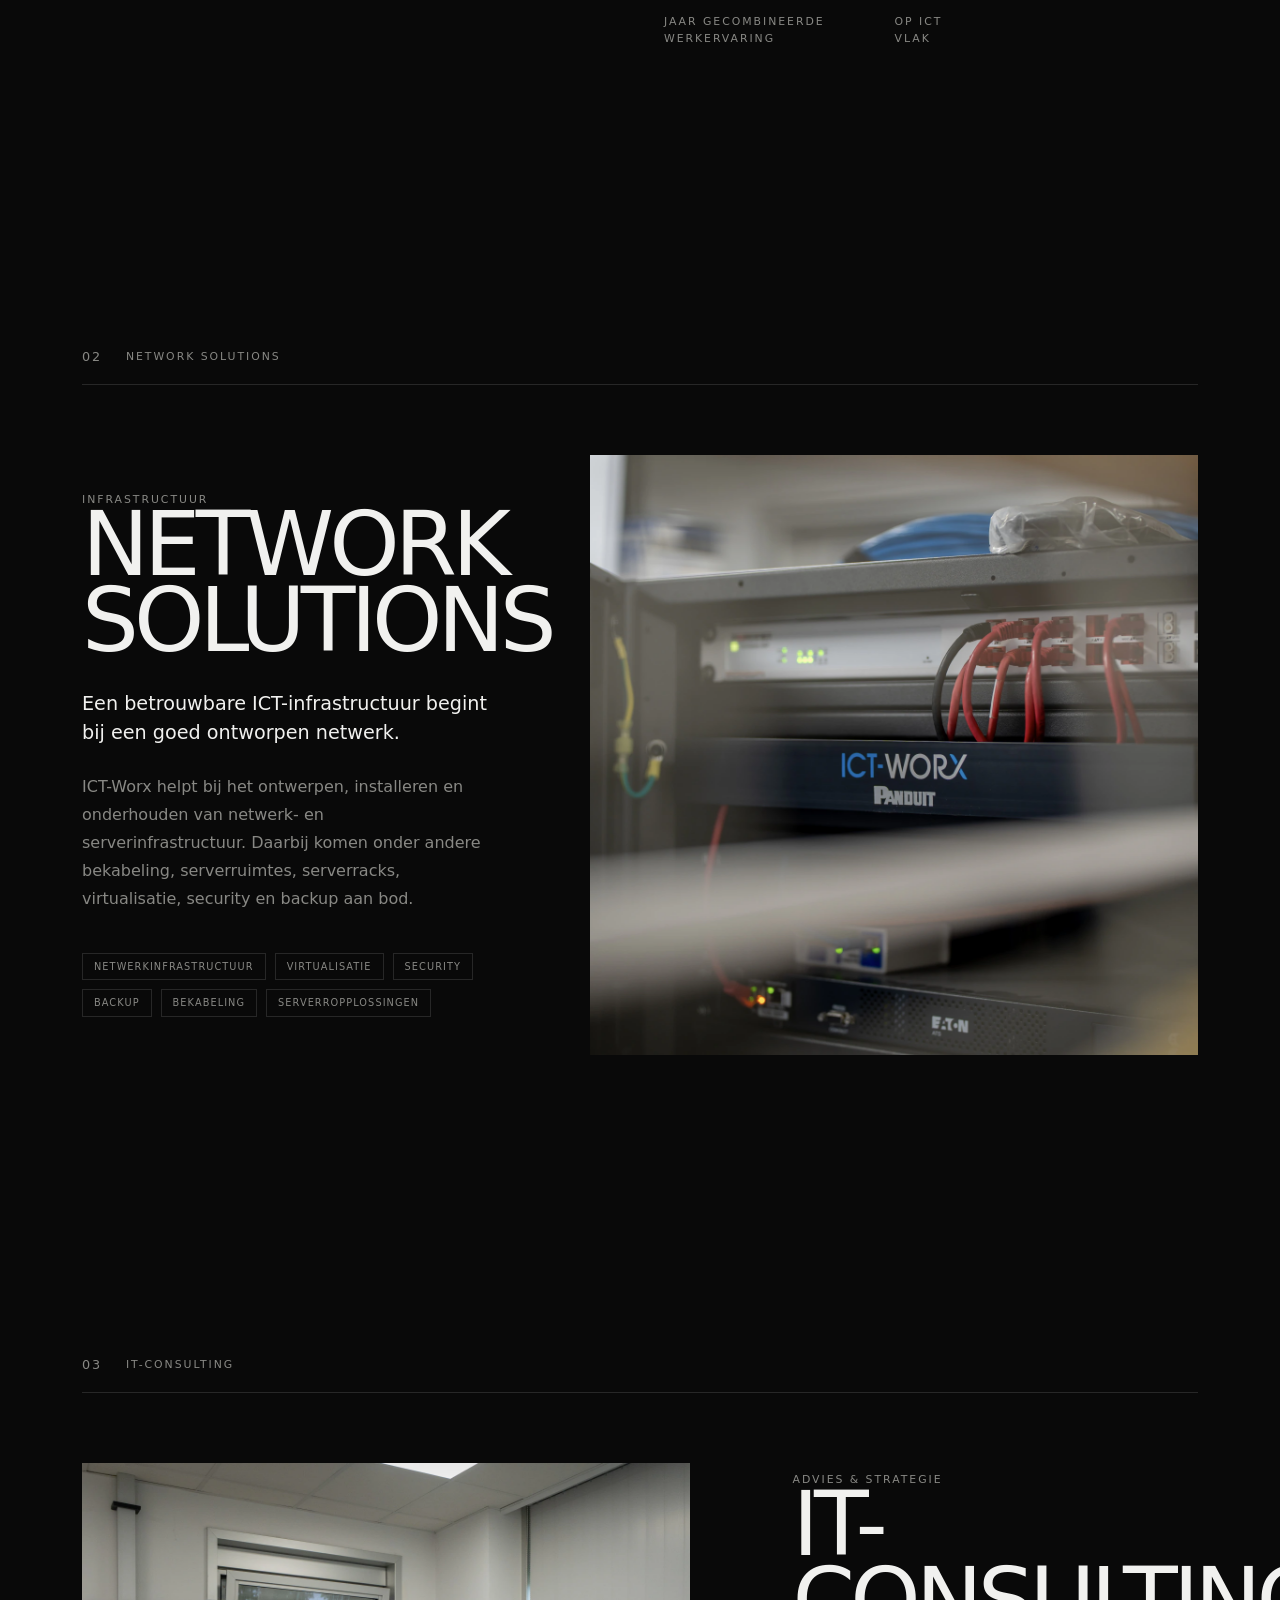
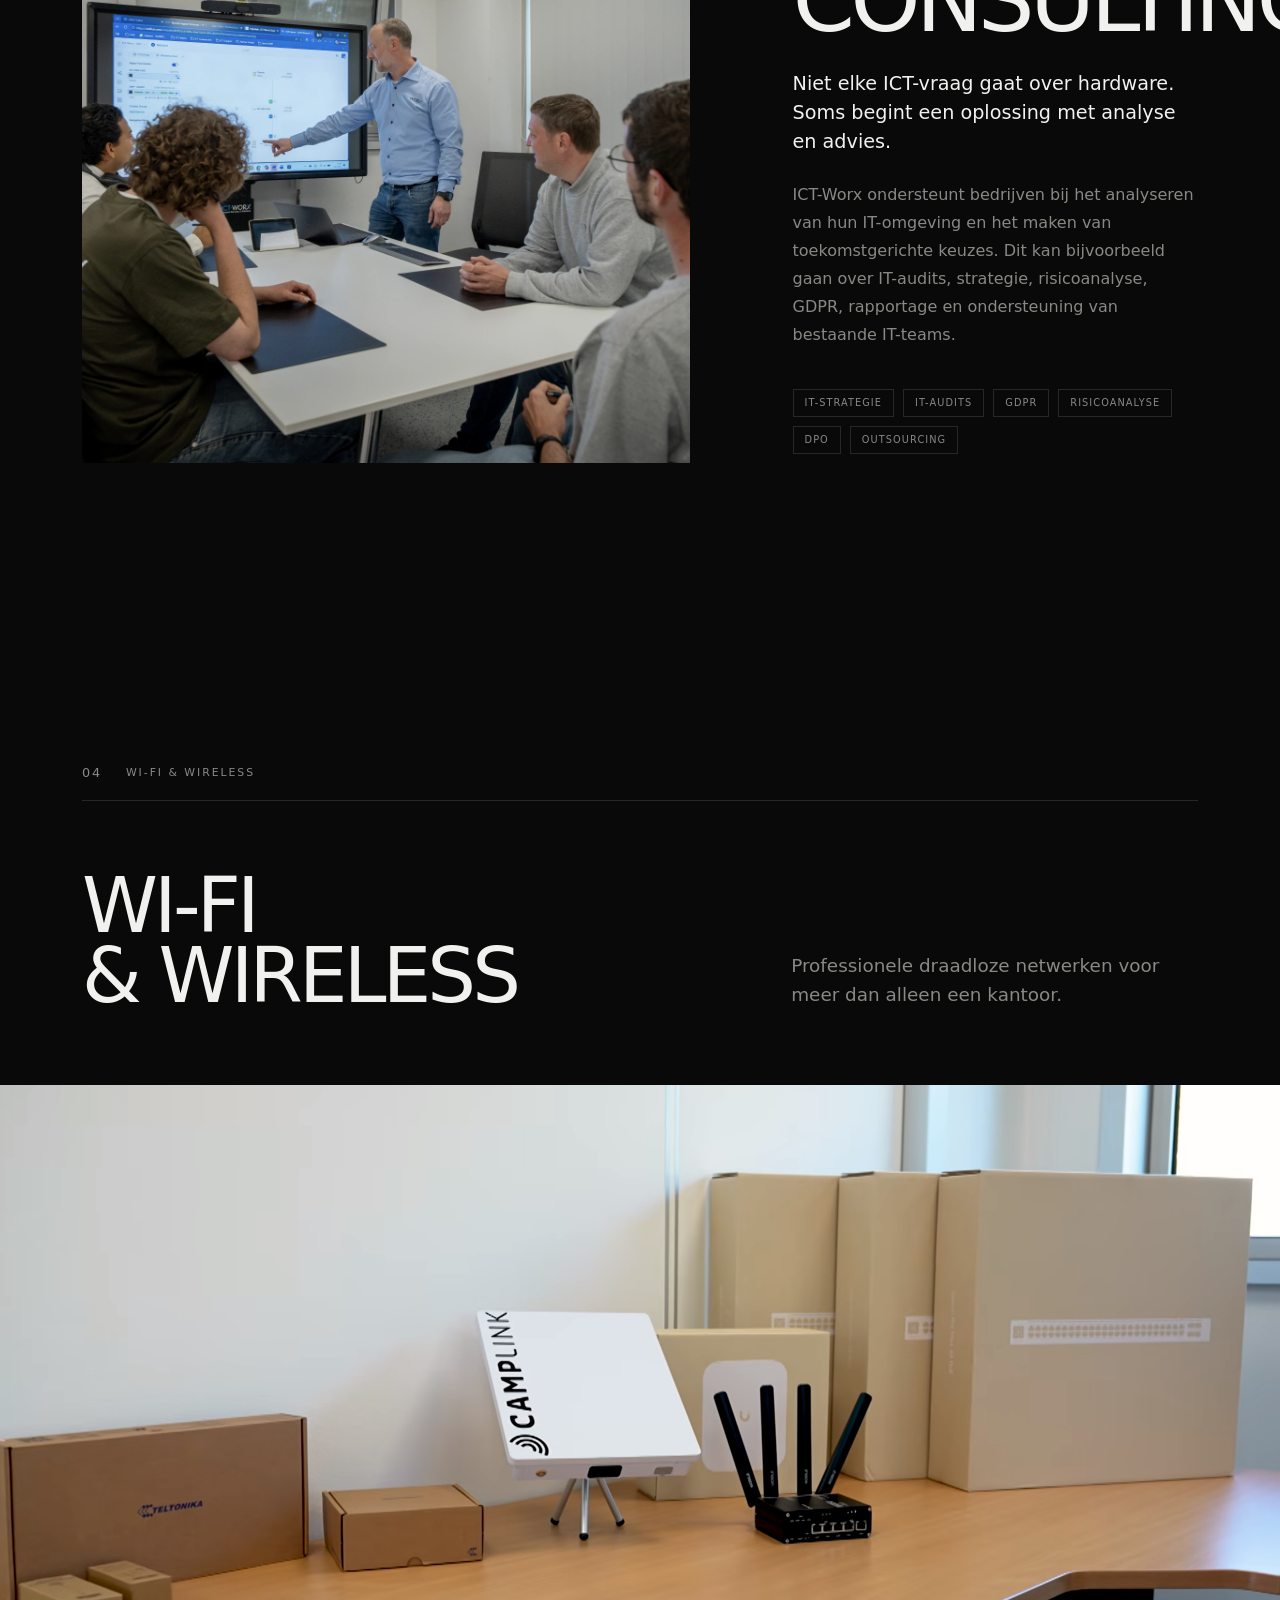
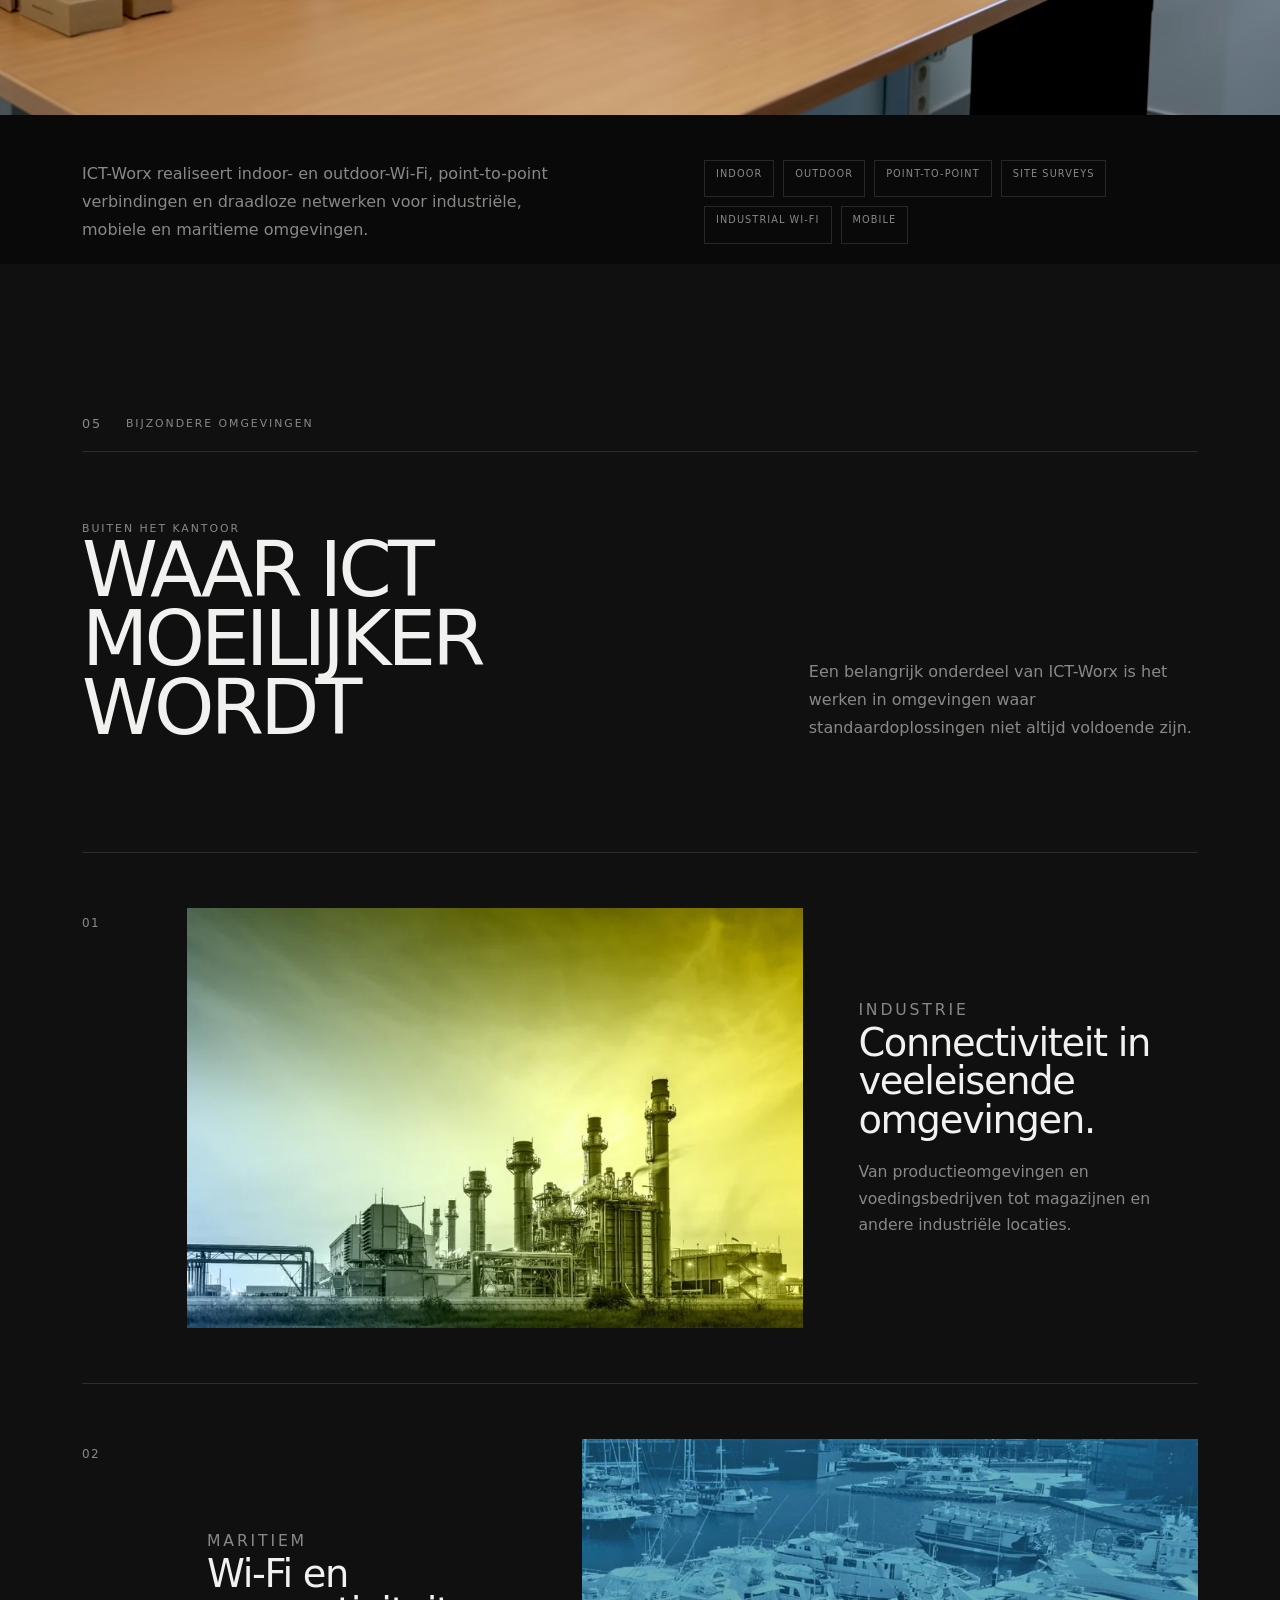
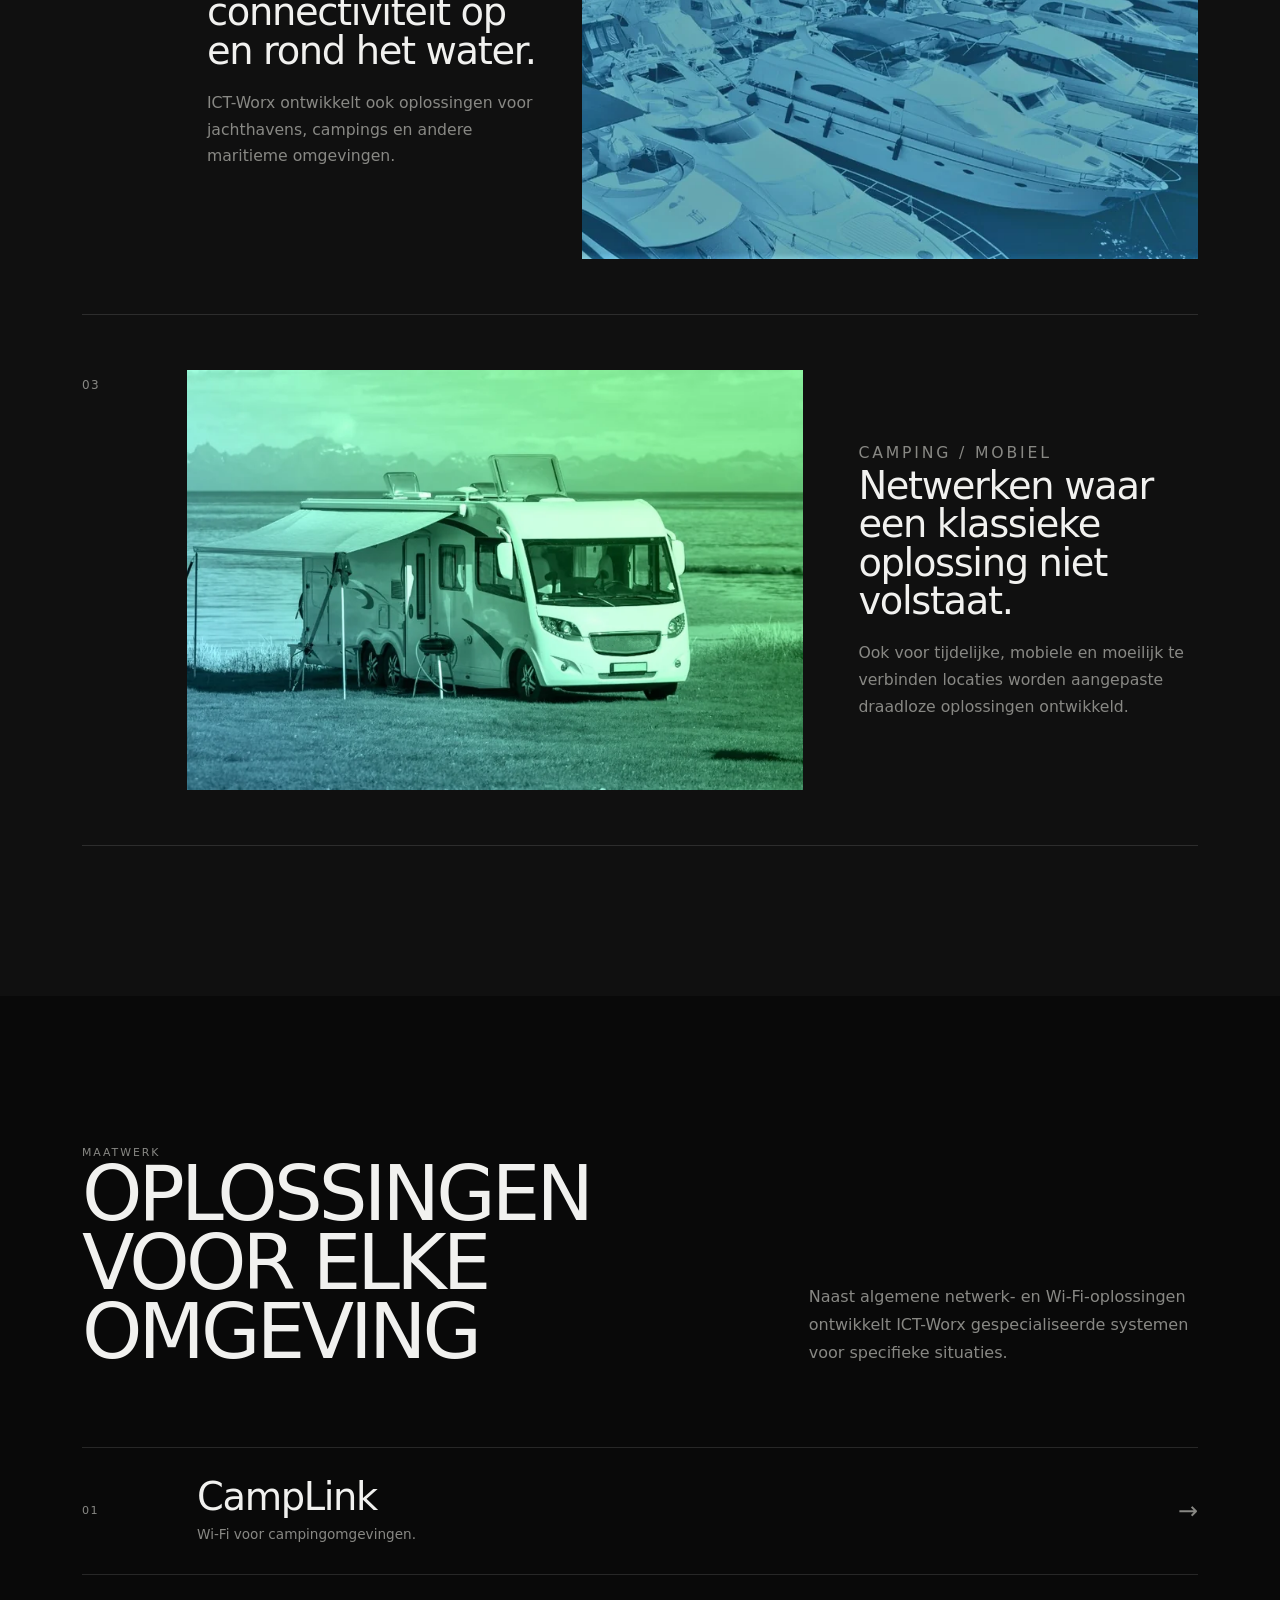
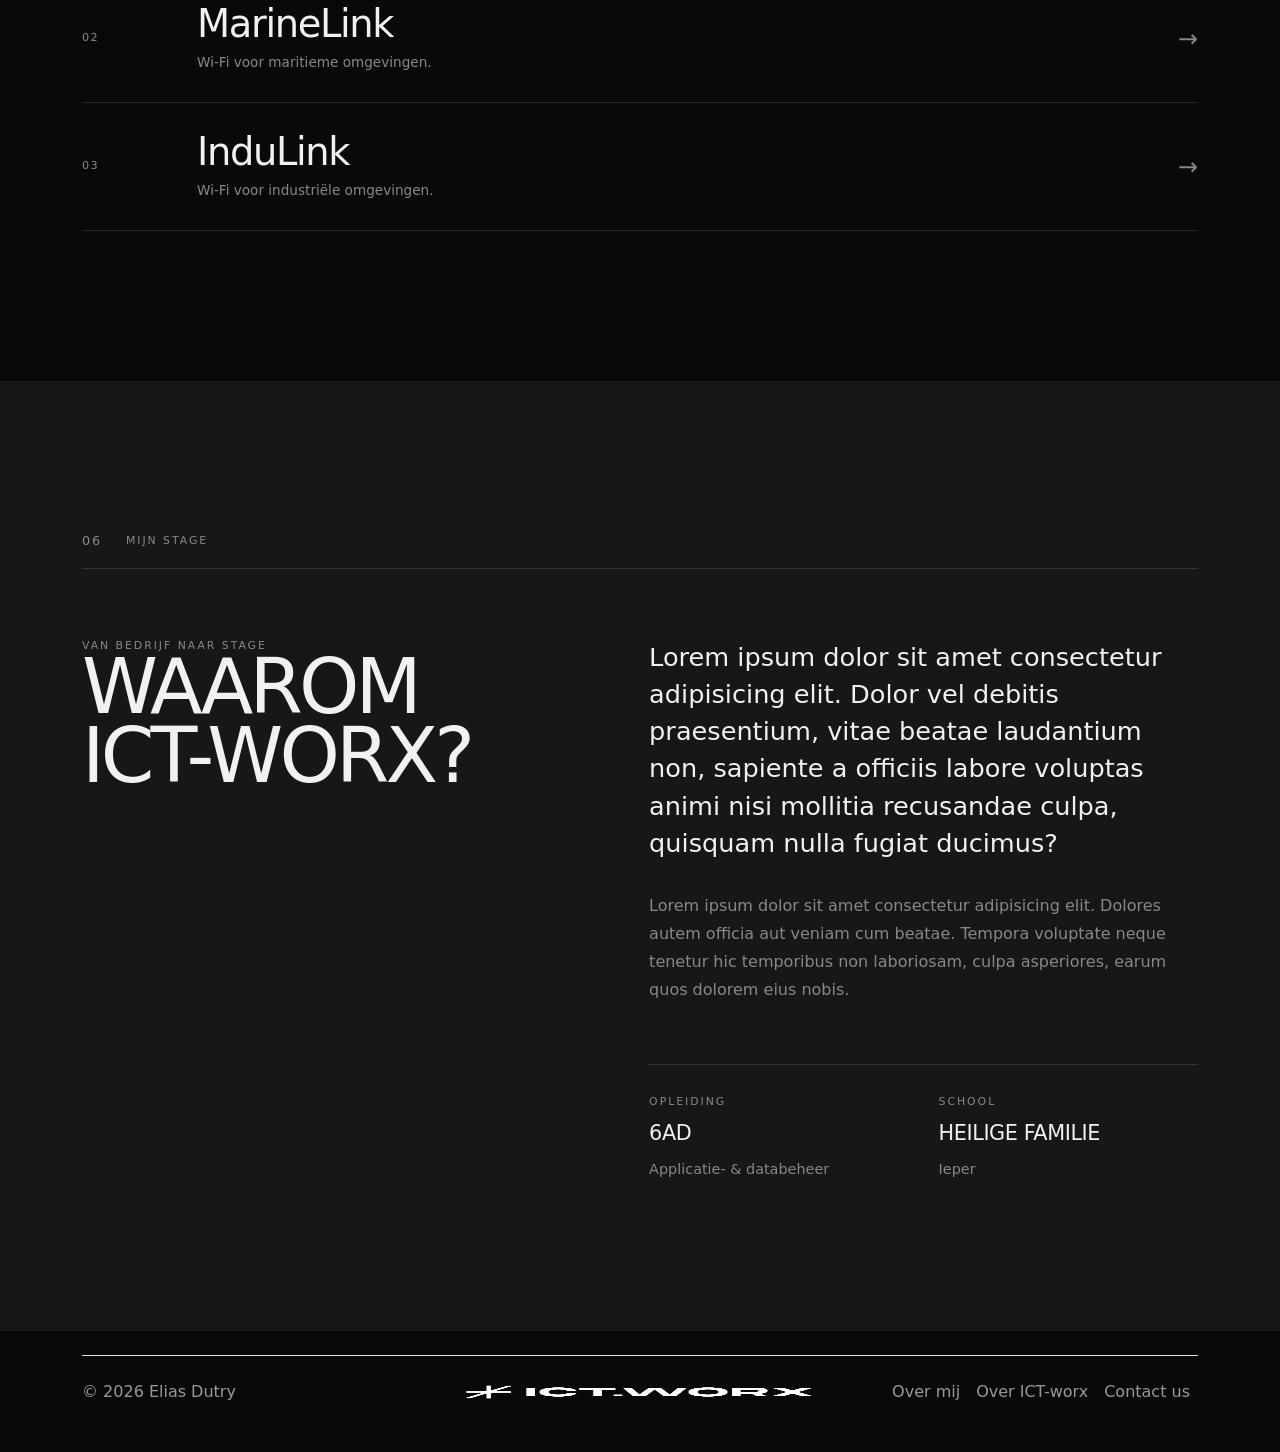
==== commit 1de1f077: "some changes" ====
--- a/bedrijf.html
+++ b/bedrijf.html
@@ -15,12 +15,14 @@
 
     <!-- CSS specifiek voor deze pagina -->
     <link rel="stylesheet" href="css/style-bedrijf.css">
+    
 </head>
 
-<body>
+<body class="dark-page">
 
     <!-- Reusable navbar -->
     <div id="navbar"></div>
+    
 
     <main class="bedrijf-page">
 
@@ -31,7 +33,7 @@
 
             <div class="bedrijf-hero-image">
                 <!-- VERVANG DIT PAD DOOR JE HUIDIGE ICT-WORX HERO-AFBEELDING -->
-                <img src="afbeeldingen/ict-worx-hero.webp" alt="ICT-Worx">
+                <img src="afbeeldingen/hero-image-bedrijf.webp" alt="ICT-Worx">
             </div>
 
             <div class="bedrijf-hero-content container">
@@ -553,98 +555,15 @@
             </div>
 
         </section>
-
-
-        <!-- =========================================================
-             CTA
-        ========================================================== -->
-        <section class="bedrijf-cta">
-
-            <div class="container">
-
-                <a href="index.html#stage" class="cta-link">
-
-                    <span class="cta-small">
-                        VOLGENDE
-                    </span>
-
-                    <span class="cta-large">
-                        MIJN STAGE
-                    </span>
-
-                    <span class="cta-arrow">
-                        →
-                    </span>
-
-                </a>
-
-            </div>
-
-        </section>
+        <div id="footer"></div>
 
     </main>
 
 
-    <!-- Bootstrap JS -->
+    <!-- Bootstrap JS and Componets JS-->
     <script src="https://cdn.jsdelivr.net/npm/bootstrap@5.3.8/dist/js/bootstrap.bundle.min.js"></script>
-
-    <!-- Navbar loader / scroll gedrag -->
-    <script>
-        fetch("components/navbar.html")
-            .then(response => {
-                if (!response.ok) {
-                    throw new Error("Navbar kon niet geladen worden.");
-                }
-
-                return response.text();
-            })
-            .then(data => {
-                document.getElementById("navbar").innerHTML = data;
-            })
-            .catch(error => {
-                console.error(error);
-            });
-
-
-        /* =========================================
-           NAVBAR SCROLL DIRECTION
-        ========================================== */
-
-        const navbar = document.getElementById("navbar");
-
-        let lastScrollY = window.scrollY;
-
-        window.addEventListener("scroll", () => {
-
-            const currentScrollY = window.scrollY;
-
-            /*
-             * Negeer heel kleine scrollbewegingen.
-             * Dit voorkomt onnodig knipperen.
-             */
-            if (Math.abs(currentScrollY - lastScrollY) < 4) {
-                return;
-            }
-
-            /*
-             * Naar beneden = navbar verbergen.
-             * Naar boven = navbar opnieuw tonen.
-             *
-             * De navbar hoeft niet terug tot helemaal bovenaan
-             * om zichtbaar te worden.
-             */
-            if (currentScrollY > lastScrollY && currentScrollY > 80) {
-                navbar.classList.add("nav-hidden");
-            } else {
-                navbar.classList.remove("nav-hidden");
-            }
-
-            lastScrollY = currentScrollY;
-
-        }, { passive: true });
-
-    </script>
-
+    <script src="js/components.js"></script>
+    
 </body>
 
 </html>
--- a/css/style-bedrijf.css
+++ b/css/style-bedrijf.css
@@ -43,46 +43,6 @@
     display: block;
     width: 100%;
 }
-
-
-/* =========================================================
-   NAVBAR
-========================================================= */
-
-/*
- * De navbar wordt dynamisch in #navbar geladen.
- * Daardoor kunnen we het volledige component hier
- * positioneren zonder een witte ruimte achter te laten.
- */
-
-#navbar {
-    position: fixed;
-    top: 0;
-    left: 0;
-    width: 100%;
-    z-index: 1000;
-
-    background: transparent !important;
-
-    transition:
-        transform 0.45s cubic-bezier(0.22, 1, 0.36, 1),
-        opacity 0.35s ease;
-}
-
-#navbar.nav-hidden {
-    transform: translateY(-120%);
-    opacity: 0;
-    pointer-events: none;
-}
-
-/*
- * Zorg ervoor dat een Bootstrap background class
- * de transparante navbar niet overschrijft.
- */
-#navbar .navbar {
-    background: transparent !important;
-}
-
 
 /* =========================================================
    HERO
@@ -786,75 +746,6 @@
     color: var(--bedrijf-muted);
 }
 
-
-/* =========================================================
-   CTA
-========================================================= */
-
-.bedrijf-cta {
-    padding: 90px 0 120px;
-
-    background: var(--bedrijf-black);
-}
-
-.cta-link {
-    display: grid;
-
-    grid-template-columns: 140px 1fr auto;
-    align-items: center;
-
-    gap: 30px;
-
-    padding: 40px 0;
-
-    border-top: 1px solid var(--bedrijf-border);
-    border-bottom: 1px solid var(--bedrijf-border);
-
-    color: var(--bedrijf-white);
-    text-decoration: none;
-}
-
-.cta-large {
-    font-size: clamp(3rem, 8vw, 8rem);
-    line-height: 0.85;
-
-    font-weight: 400;
-    letter-spacing: -0.055em;
-
-    transition: transform 0.4s cubic-bezier(0.22, 1, 0.36, 1);
-}
-
-.cta-arrow {
-    font-size: 2rem;
-
-    transition: transform 0.4s ease;
-}
-
-.cta-link:hover .cta-large {
-    transform: translateX(10px);
-}
-
-.cta-link:hover .cta-arrow {
-    transform: translateX(8px);
-}
-
-
-/* =========================================================
-   FOOTER
-========================================================= */
-
-/*
- * Alleen bedoeld om ervoor te zorgen dat een bestaande
- * footer ook op deze donkere pagina correct blijft.
- */
-
-.bedrijf-page ~ footer,
-footer {
-    background: var(--bedrijf-black);
-    color: var(--bedrijf-white);
-}
-
-
 /* =========================================================
    TABLET
 ========================================================= */
@@ -1054,21 +945,4 @@
         gap: 25px;
     }
 
-    .cta-link {
-        grid-template-columns: 1fr auto;
-        gap: 15px;
-    }
-
-    .cta-small {
-        grid-column: 1 / -1;
-    }
-
-    .cta-large {
-        font-size: clamp(3rem, 15vw, 5rem);
-    }
-
-    .cta-arrow {
-        font-size: 1.6rem;
-    }
-
 }
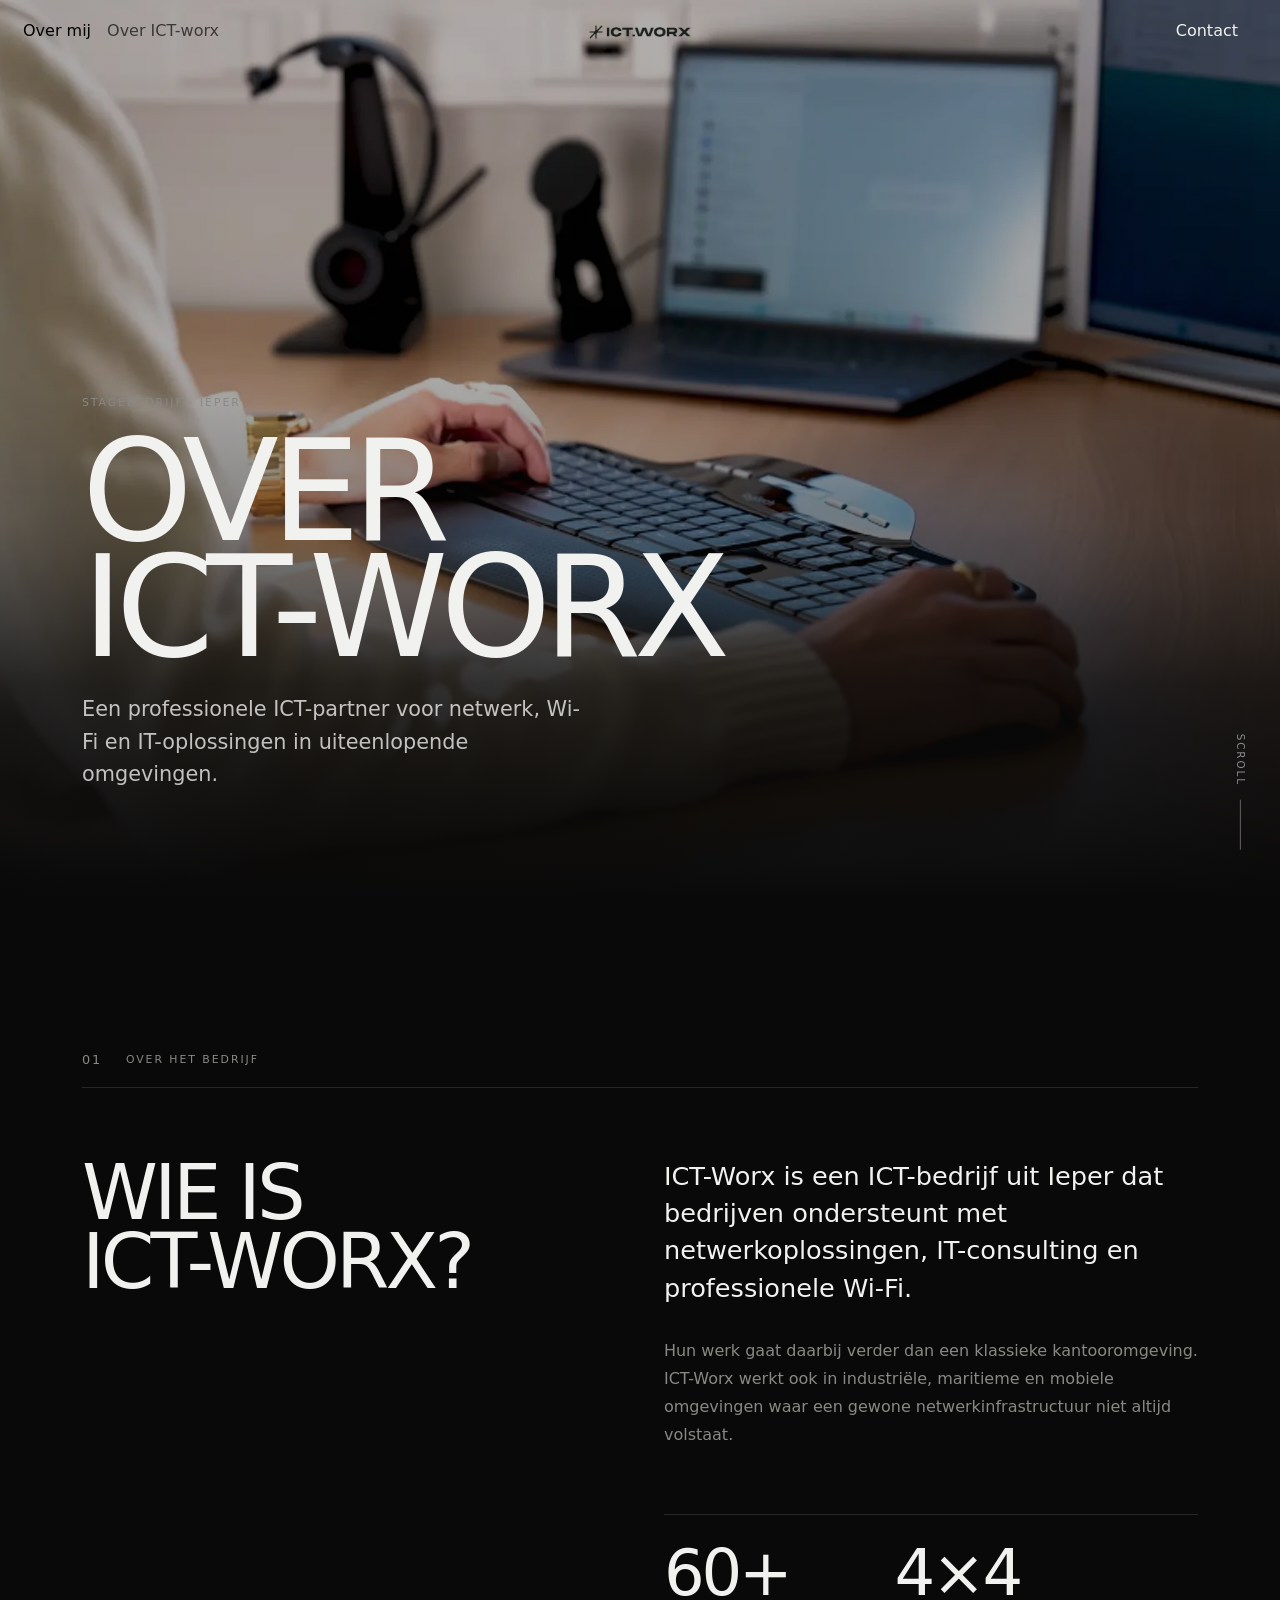
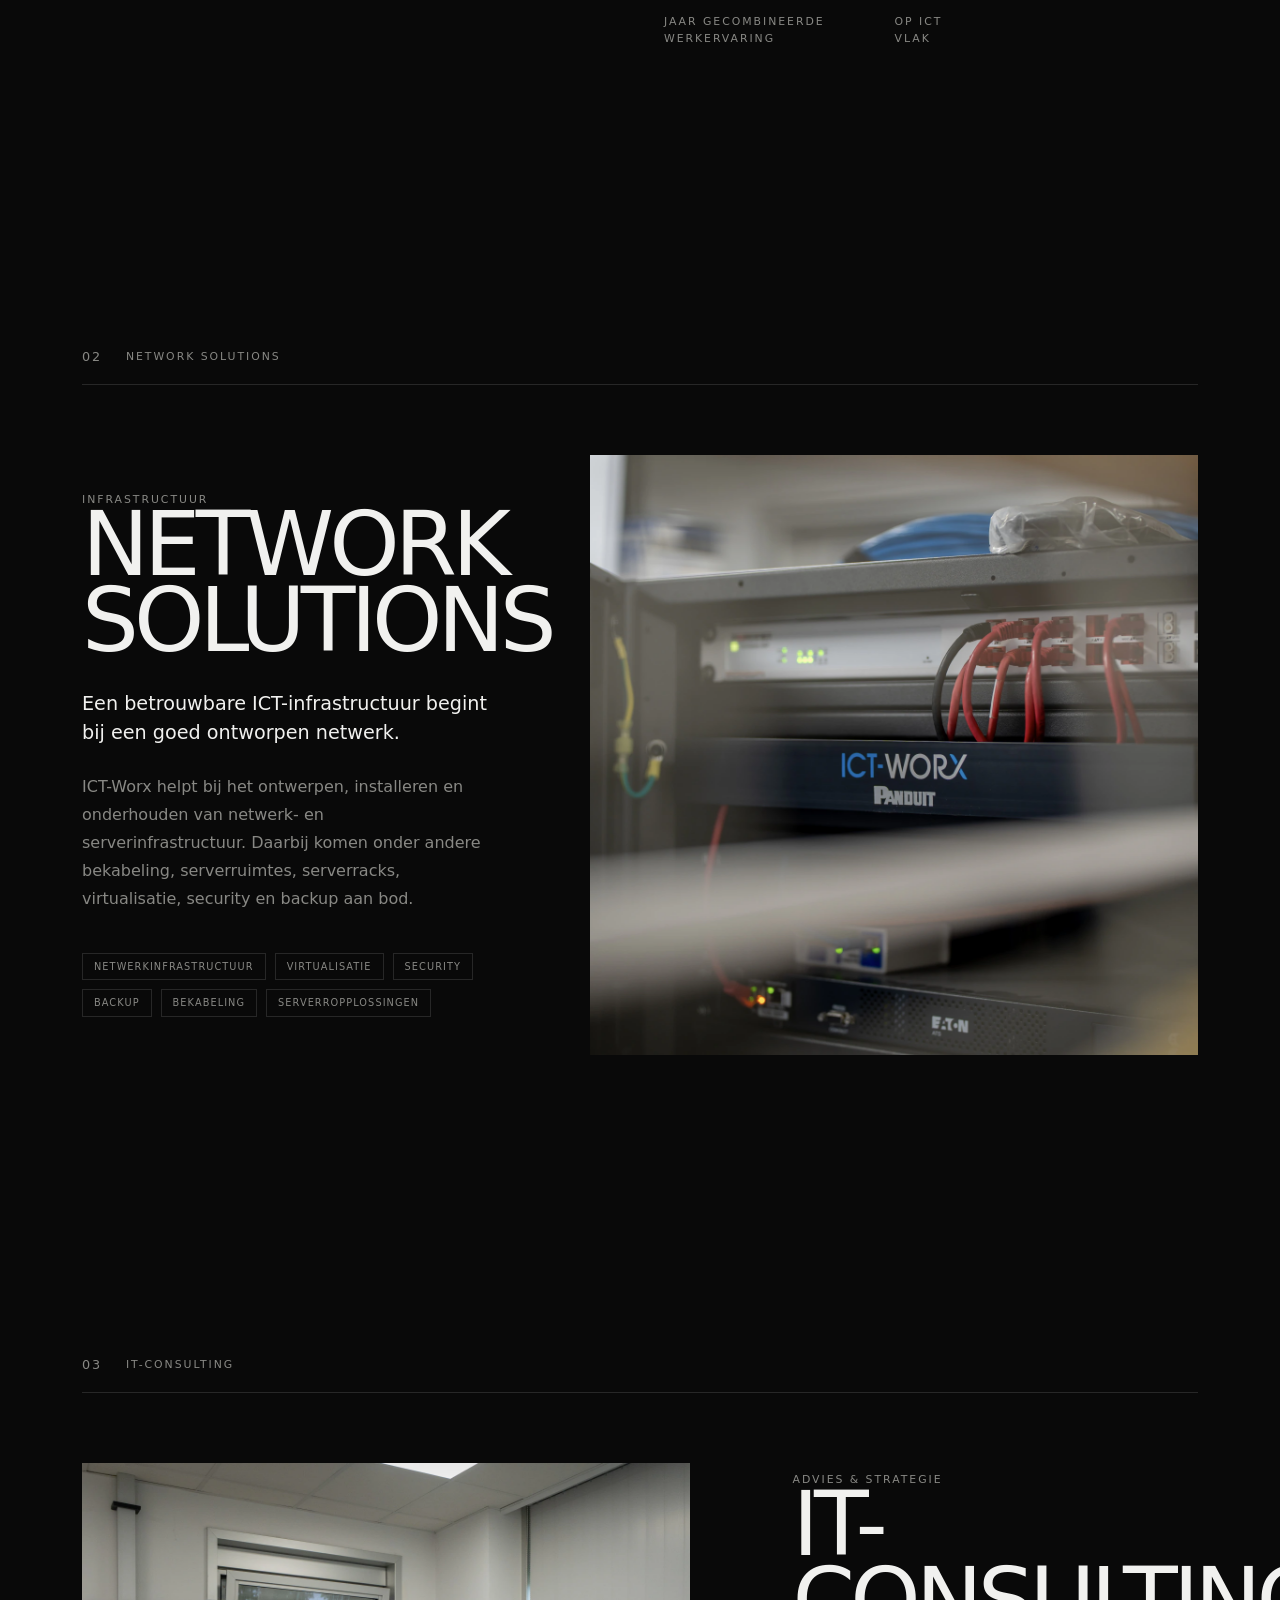
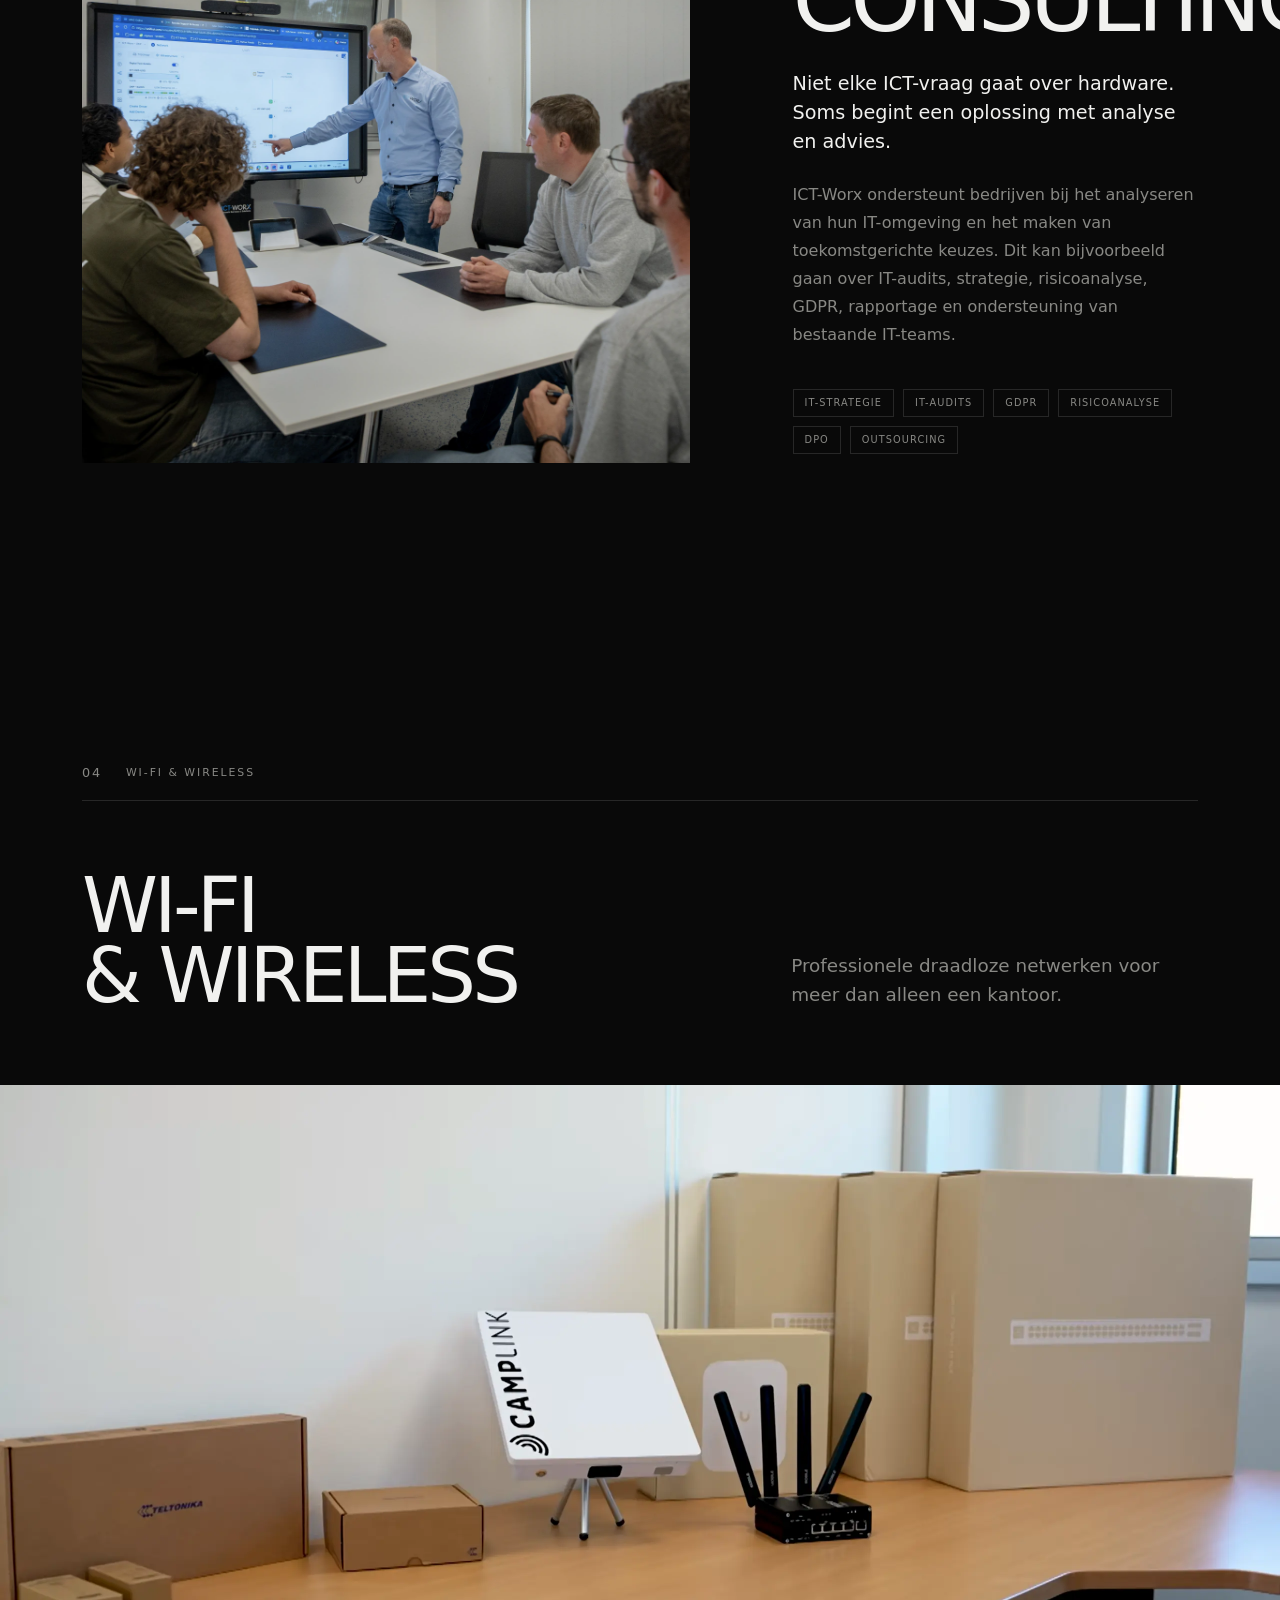
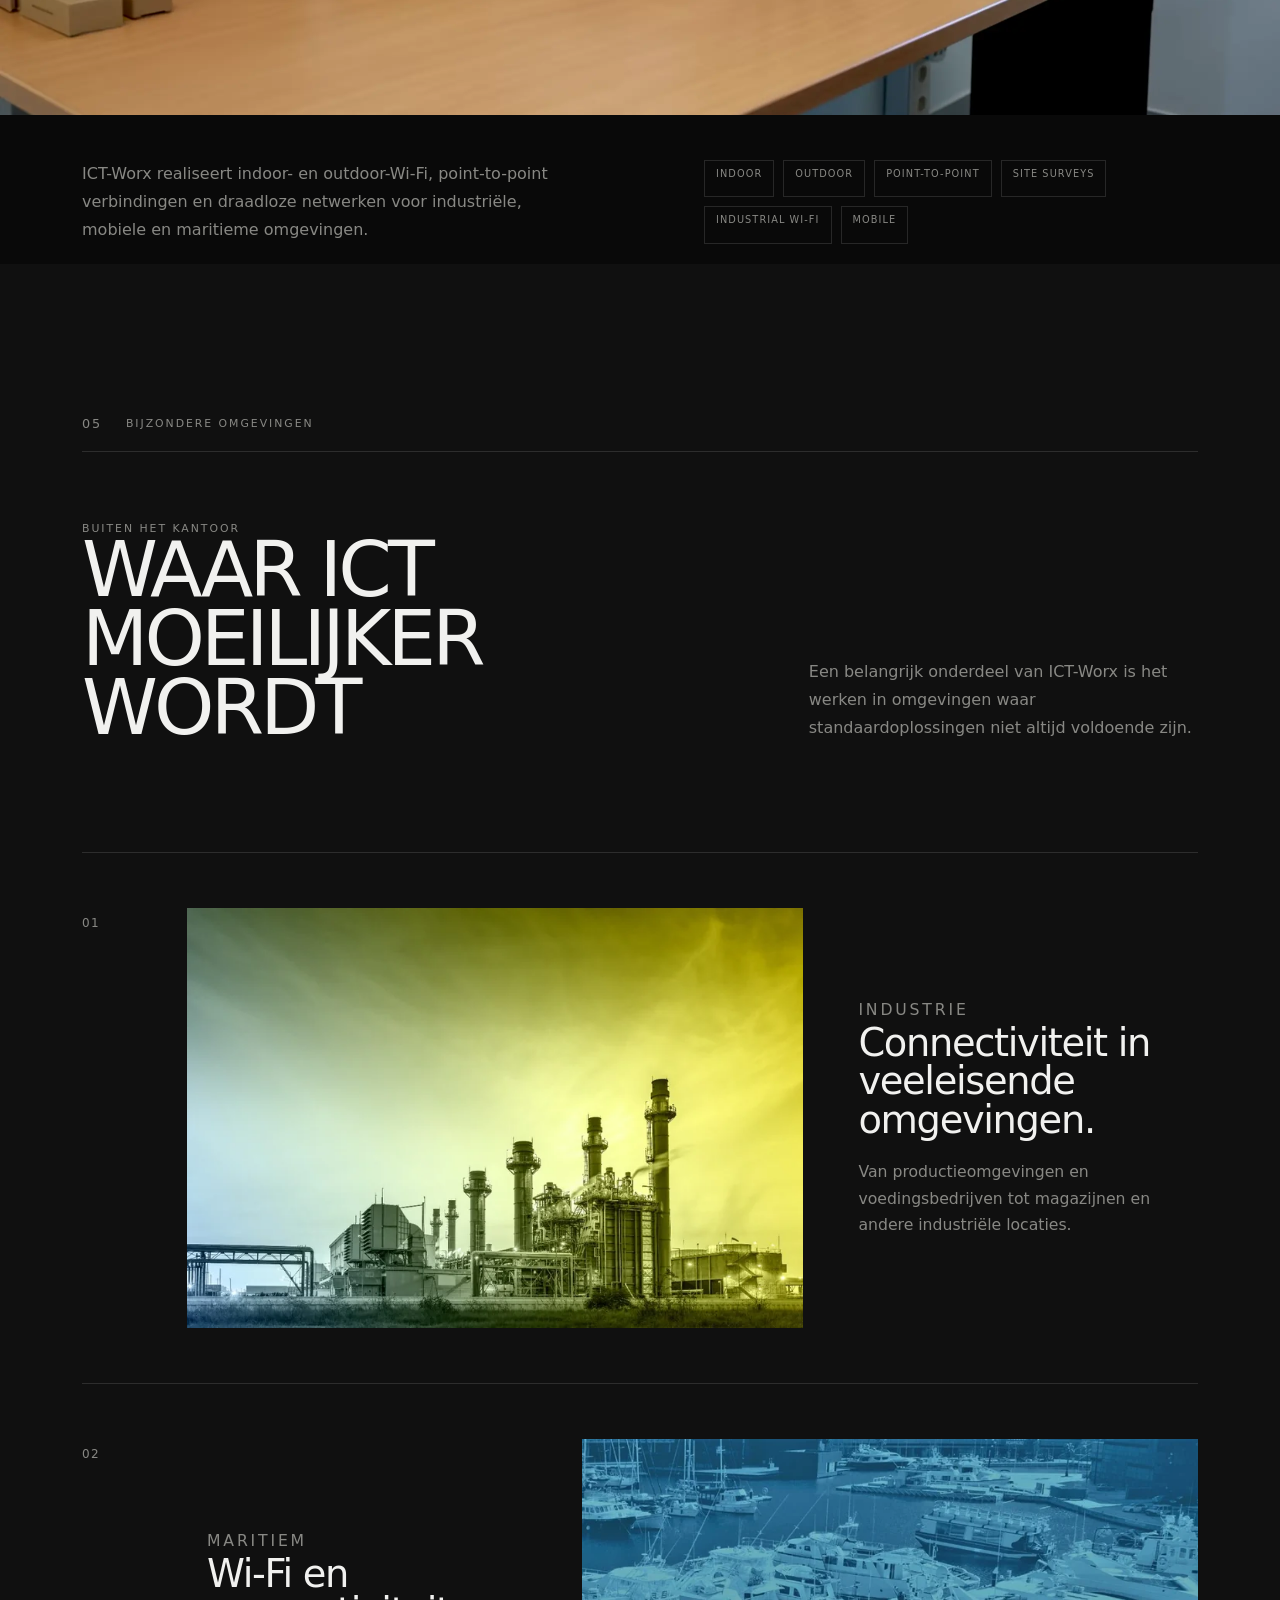
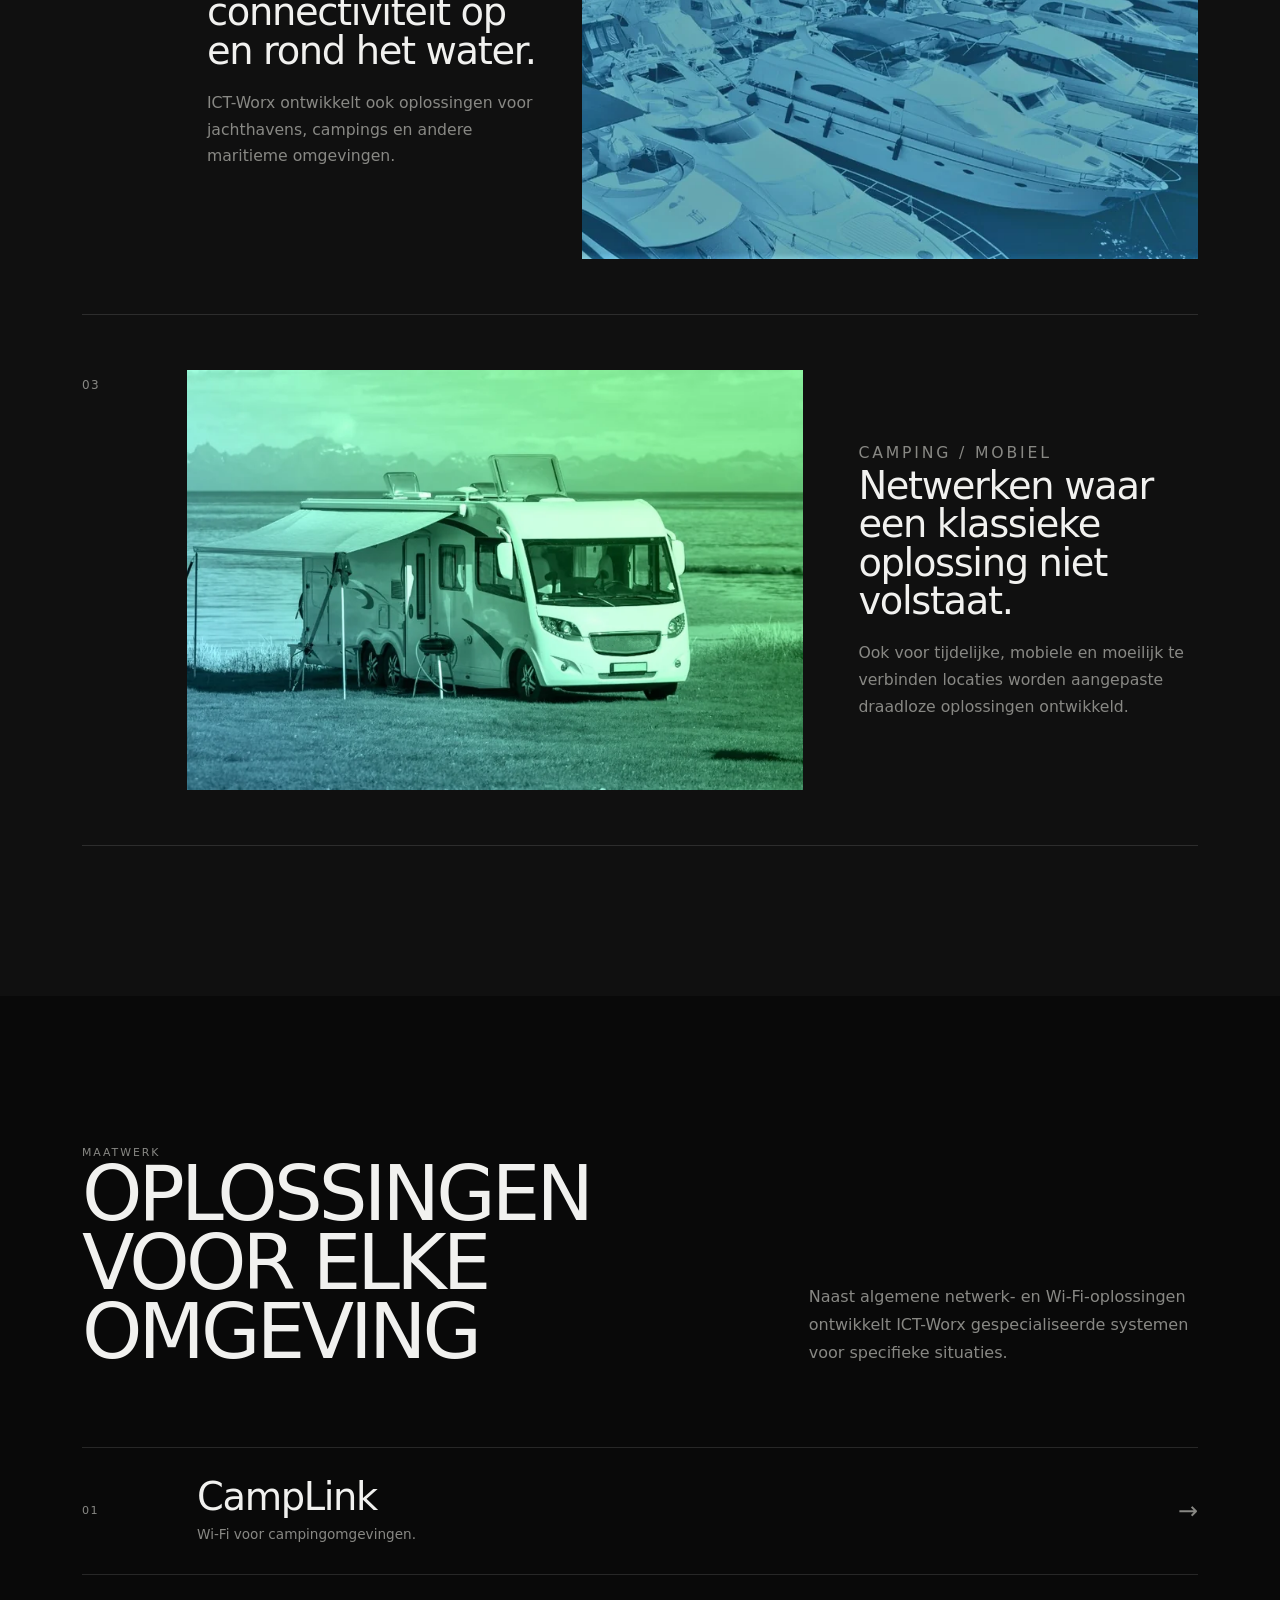
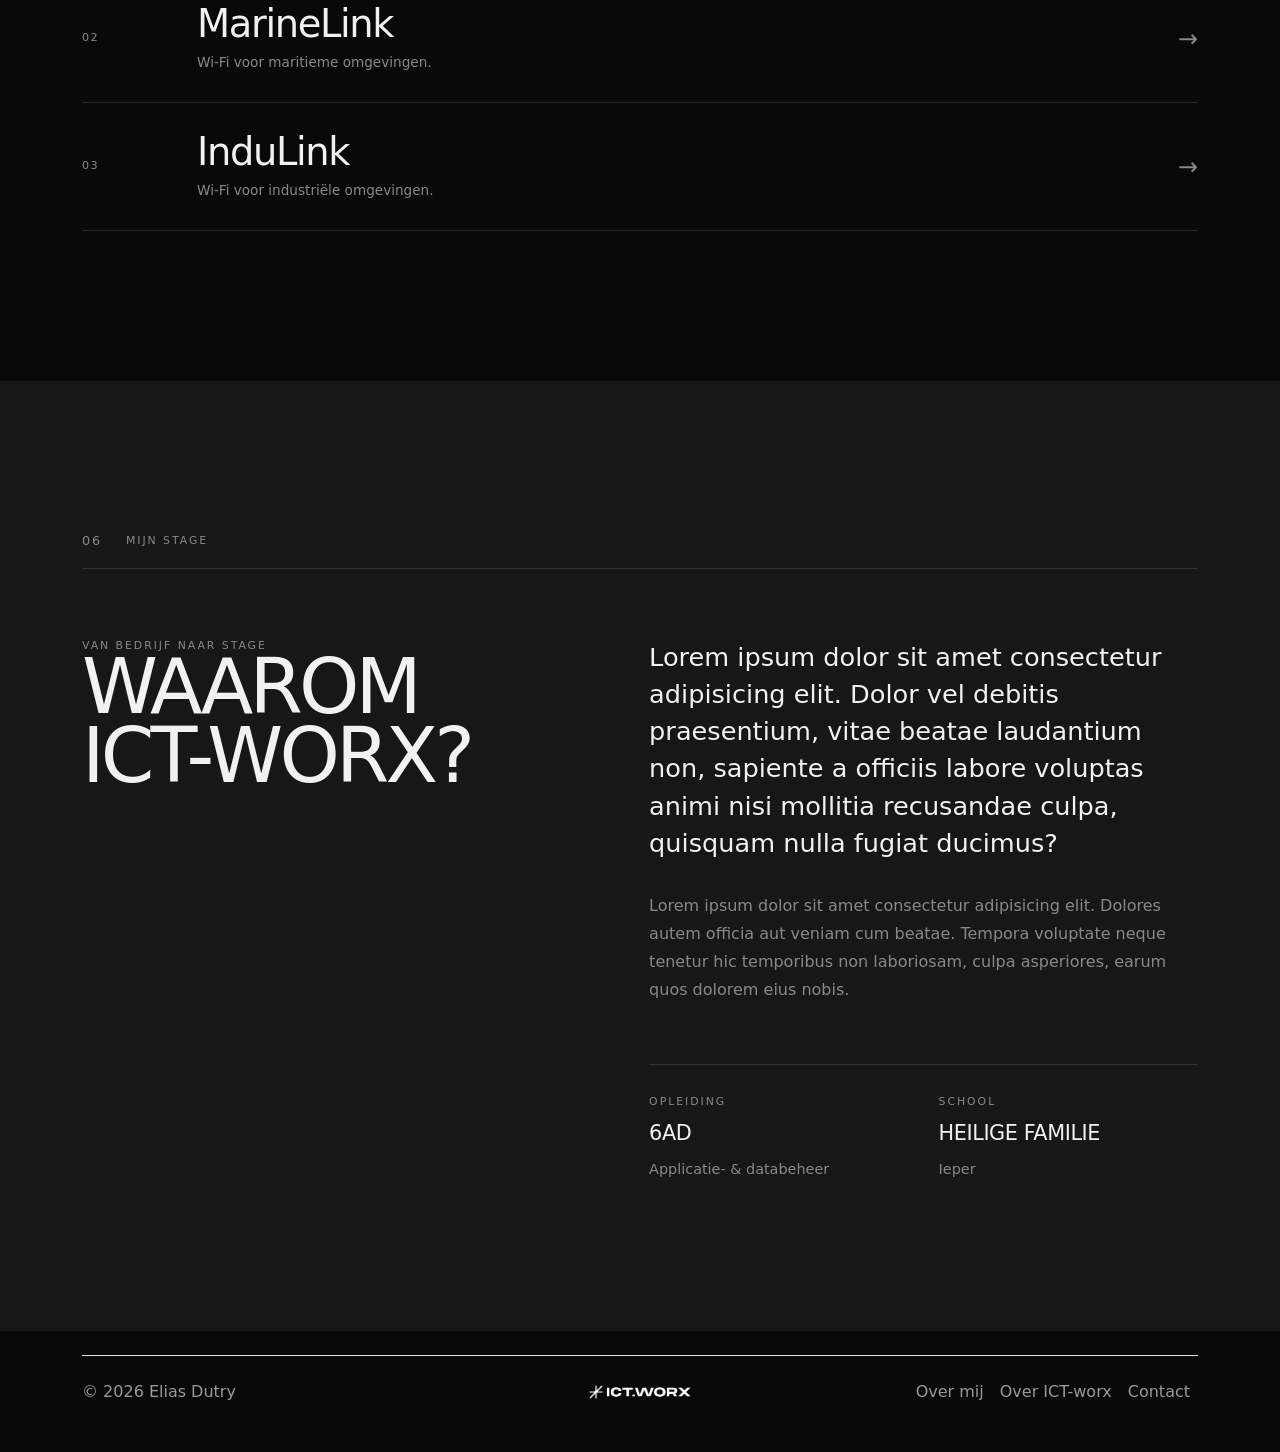
==== commit fe23b238: "DONE WITH VERSION 1!!!!!" ====
--- a/bedrijf.html
+++ b/bedrijf.html
@@ -19,20 +19,14 @@
 </head>
 
 <body class="dark-page">
-
-    <!-- Reusable navbar -->
     <div id="navbar"></div>
     
-
     <main class="bedrijf-page">
 
-        <!-- =========================================================
-             HERO
-        ========================================================== -->
+        <!--HERO-->
         <section class="bedrijf-hero">
 
             <div class="bedrijf-hero-image">
-                <!-- VERVANG DIT PAD DOOR JE HUIDIGE ICT-WORX HERO-AFBEELDING -->
                 <img src="afbeeldingen/hero-image-bedrijf.webp" alt="ICT-Worx">
             </div>
 
@@ -57,10 +51,7 @@
 
         </section>
 
-
-        <!-- =========================================================
-             01 — WIE IS ICT-WORX?
-        ========================================================== -->
+        <!--01 — WIE IS ICT-WORX?-->
         <section class="bedrijf-section bedrijf-intro-section">
 
             <div class="container">
@@ -114,10 +105,7 @@
 
         </section>
 
-
-        <!-- =========================================================
-             02 — NETWORK SOLUTIONS
-        ========================================================== -->
+        <!--02 — NETWORK SOLUTIONS-->
         <section class="bedrijf-section service-section">
 
             <div class="container">
@@ -173,10 +161,7 @@
 
         </section>
 
-
-        <!-- =========================================================
-             03 — IT CONSULTING
-        ========================================================== -->
+        <!--03 — IT CONSULTING-->
         <section class="bedrijf-section service-section service-section-dark">
 
             <div class="container">
@@ -233,10 +218,7 @@
 
         </section>
 
-
-        <!-- =========================================================
-             04 — WIFI & WIRELESS
-        ========================================================== -->
+        <!--04 — WIFI & WIRELESS-->
         <section class="bedrijf-section wifi-section">
 
             <div class="container">
@@ -261,7 +243,7 @@
             </div>
 
             <div class="wifi-image-wrapper">
-                <img src="afbeeldingen/ict-worx/ict-worx-wifi.png" alt="Professionele Wi-Fi-installatie" loading="lazy">
+                <img src="afbeeldingen/ict-worx/ict-worx-wifi.webp" alt="Professionele Wi-Fi-installatie" loading="lazy">
             </div>
 
             <div class="container">
@@ -289,10 +271,7 @@
 
         </section>
 
-
-        <!-- =========================================================
-             05 — BUITEN HET KANTOOR
-        ========================================================== -->
+        <!--05 — BUITEN HET KANTOOR-->
         <section class="bedrijf-section environments-section">
 
             <div class="container">
@@ -413,10 +392,7 @@
 
         </section>
 
-
-        <!-- =========================================================
-             05B — MAATWERK
-        ========================================================== -->
+        <!--05B — MAATWERK-->
         <section class="bedrijf-section custom-section">
 
             <div class="container">
@@ -443,7 +419,7 @@
 
                 <div class="custom-solutions">
 
-                    <a href="#" class="custom-solution">
+                    <a href="https://www.ict-worx.com/wifi/links/camplink/" class="custom-solution">
 
                         <span class="custom-index">01</span>
 
@@ -457,7 +433,7 @@
                     </a>
 
 
-                    <a href="#" class="custom-solution">
+                    <a href="https://www.ict-worx.com/wifi/links/marinelink/" class="custom-solution">
 
                         <span class="custom-index">02</span>
 
@@ -471,7 +447,7 @@
                     </a>
 
 
-                    <a href="#" class="custom-solution">
+                    <a href="https://www.ict-worx.com/wifi/links/indulink/" class="custom-solution">
 
                         <span class="custom-index">03</span>
 
@@ -490,10 +466,7 @@
 
         </section>
 
-
-        <!-- =========================================================
-             06 — MIJN STAGE
-        ========================================================== -->
+        <!--06 — MIJN STAGE-->
         <section class="bedrijf-section internship-section">
 
             <div class="container">
@@ -559,7 +532,6 @@
 
     </main>
 
-
     <!-- Bootstrap JS and Componets JS-->
     <script src="https://cdn.jsdelivr.net/npm/bootstrap@5.3.8/dist/js/bootstrap.bundle.min.js"></script>
     <script src="js/components.js"></script>
--- a/css/style-bedrijf.css
+++ b/css/style-bedrijf.css
@@ -42,6 +42,13 @@
 .bedrijf-page img {
     display: block;
     width: 100%;
+}
+
+footer .logo {
+    width: auto;
+    height: 20px;
+    max-width: 100%;
+    object-fit: contain;
 }
 
 /* =========================================================
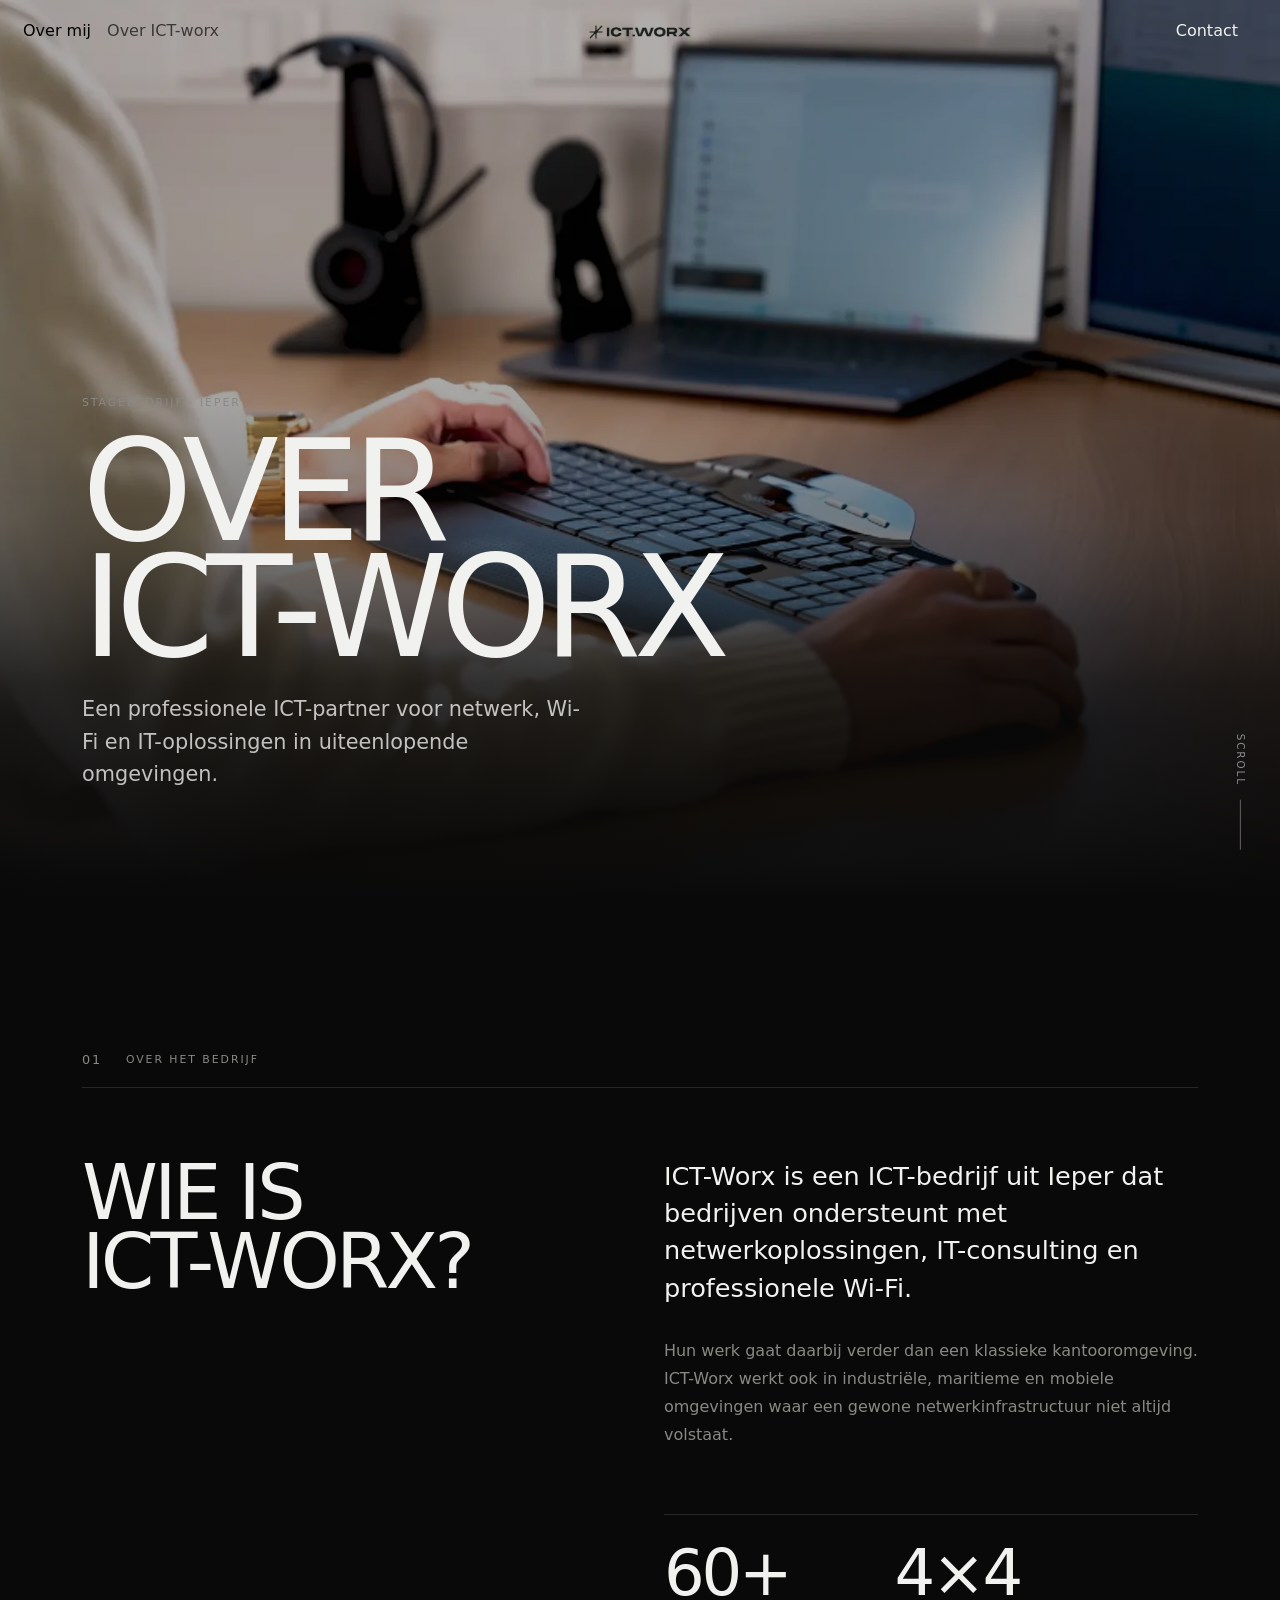
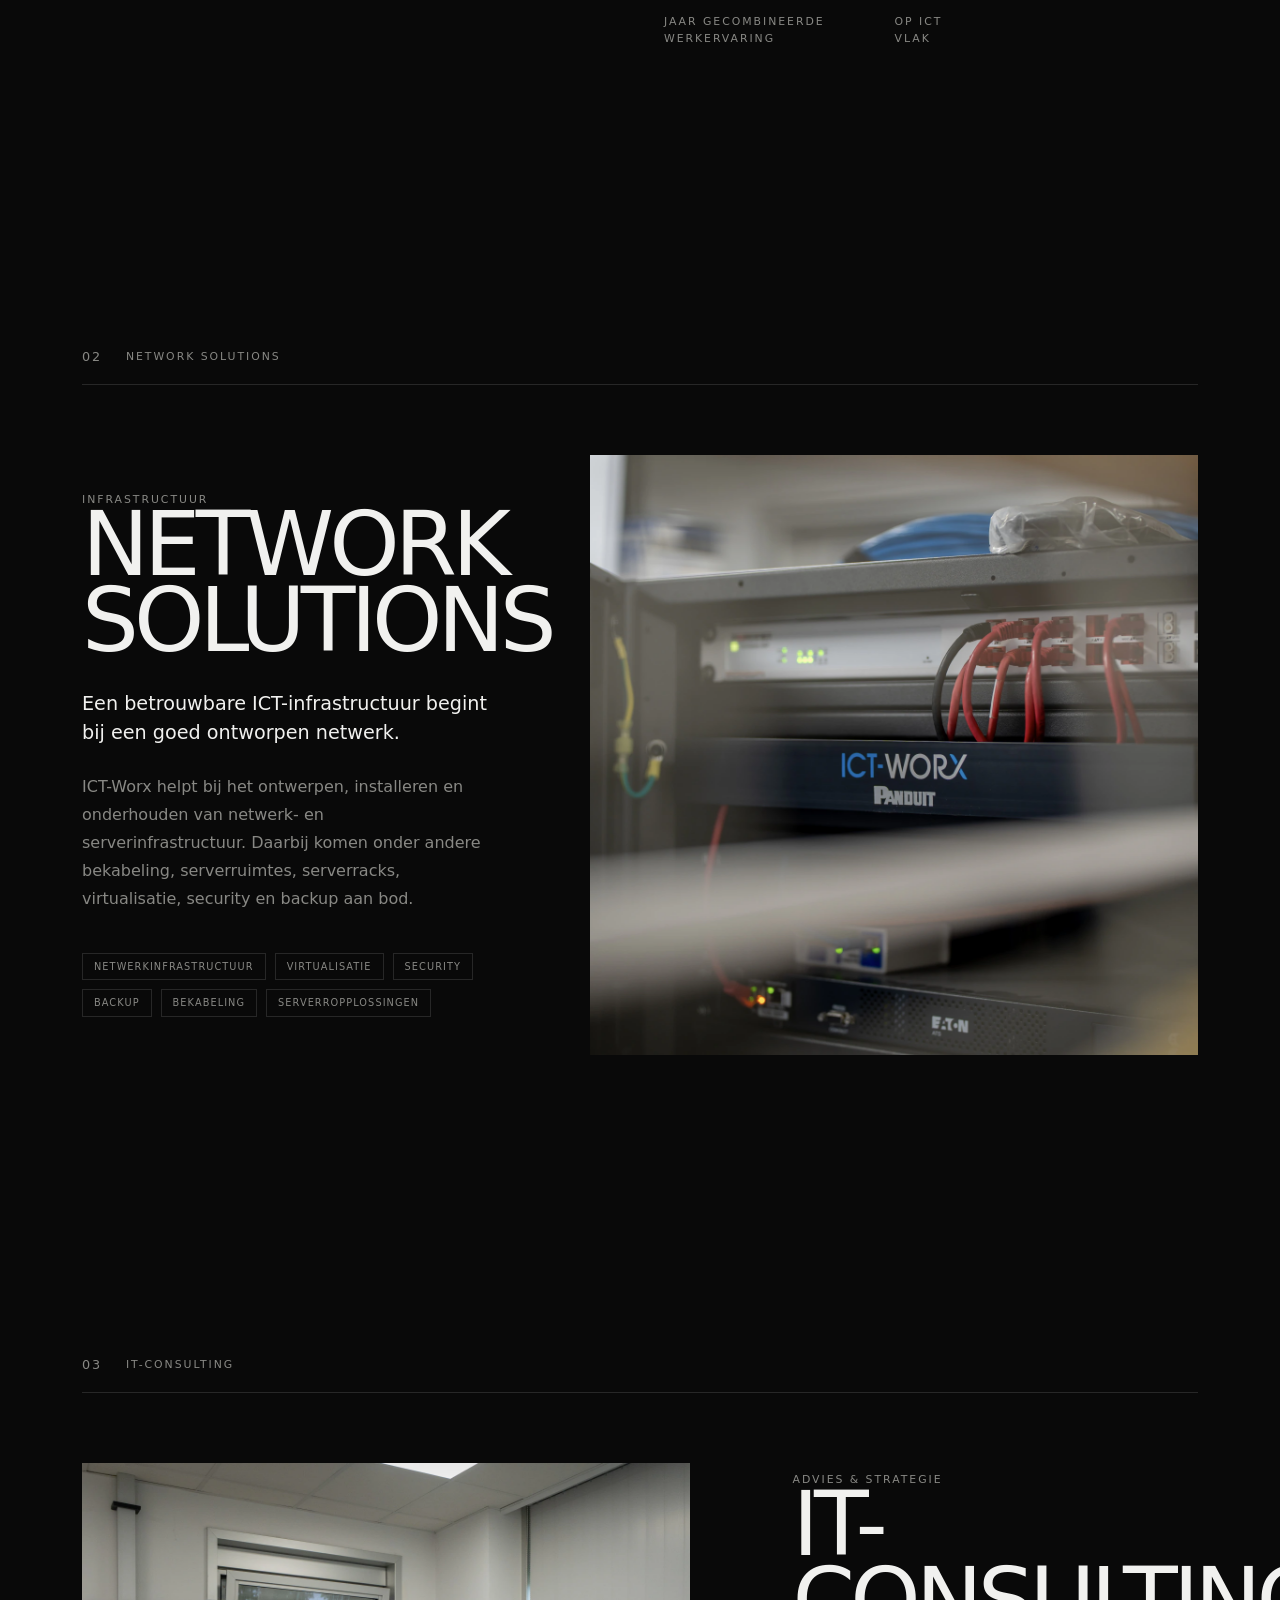
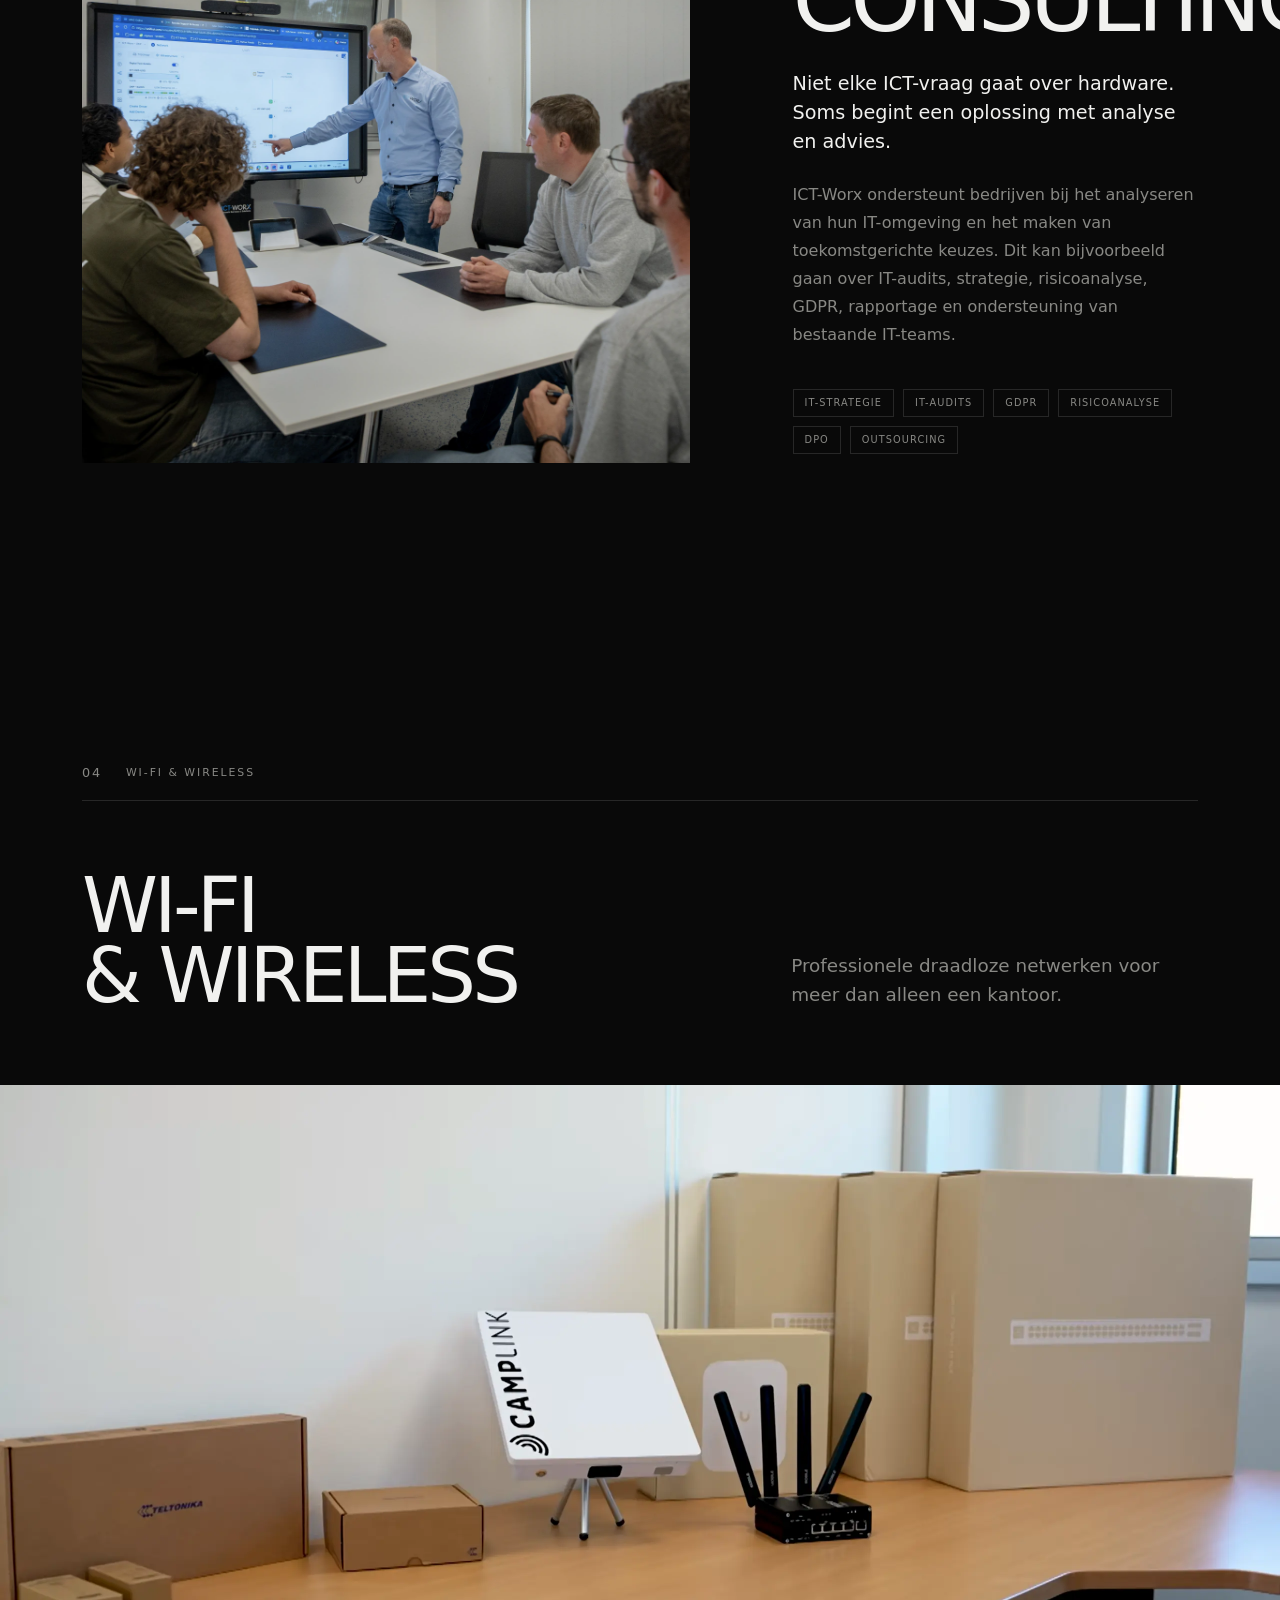
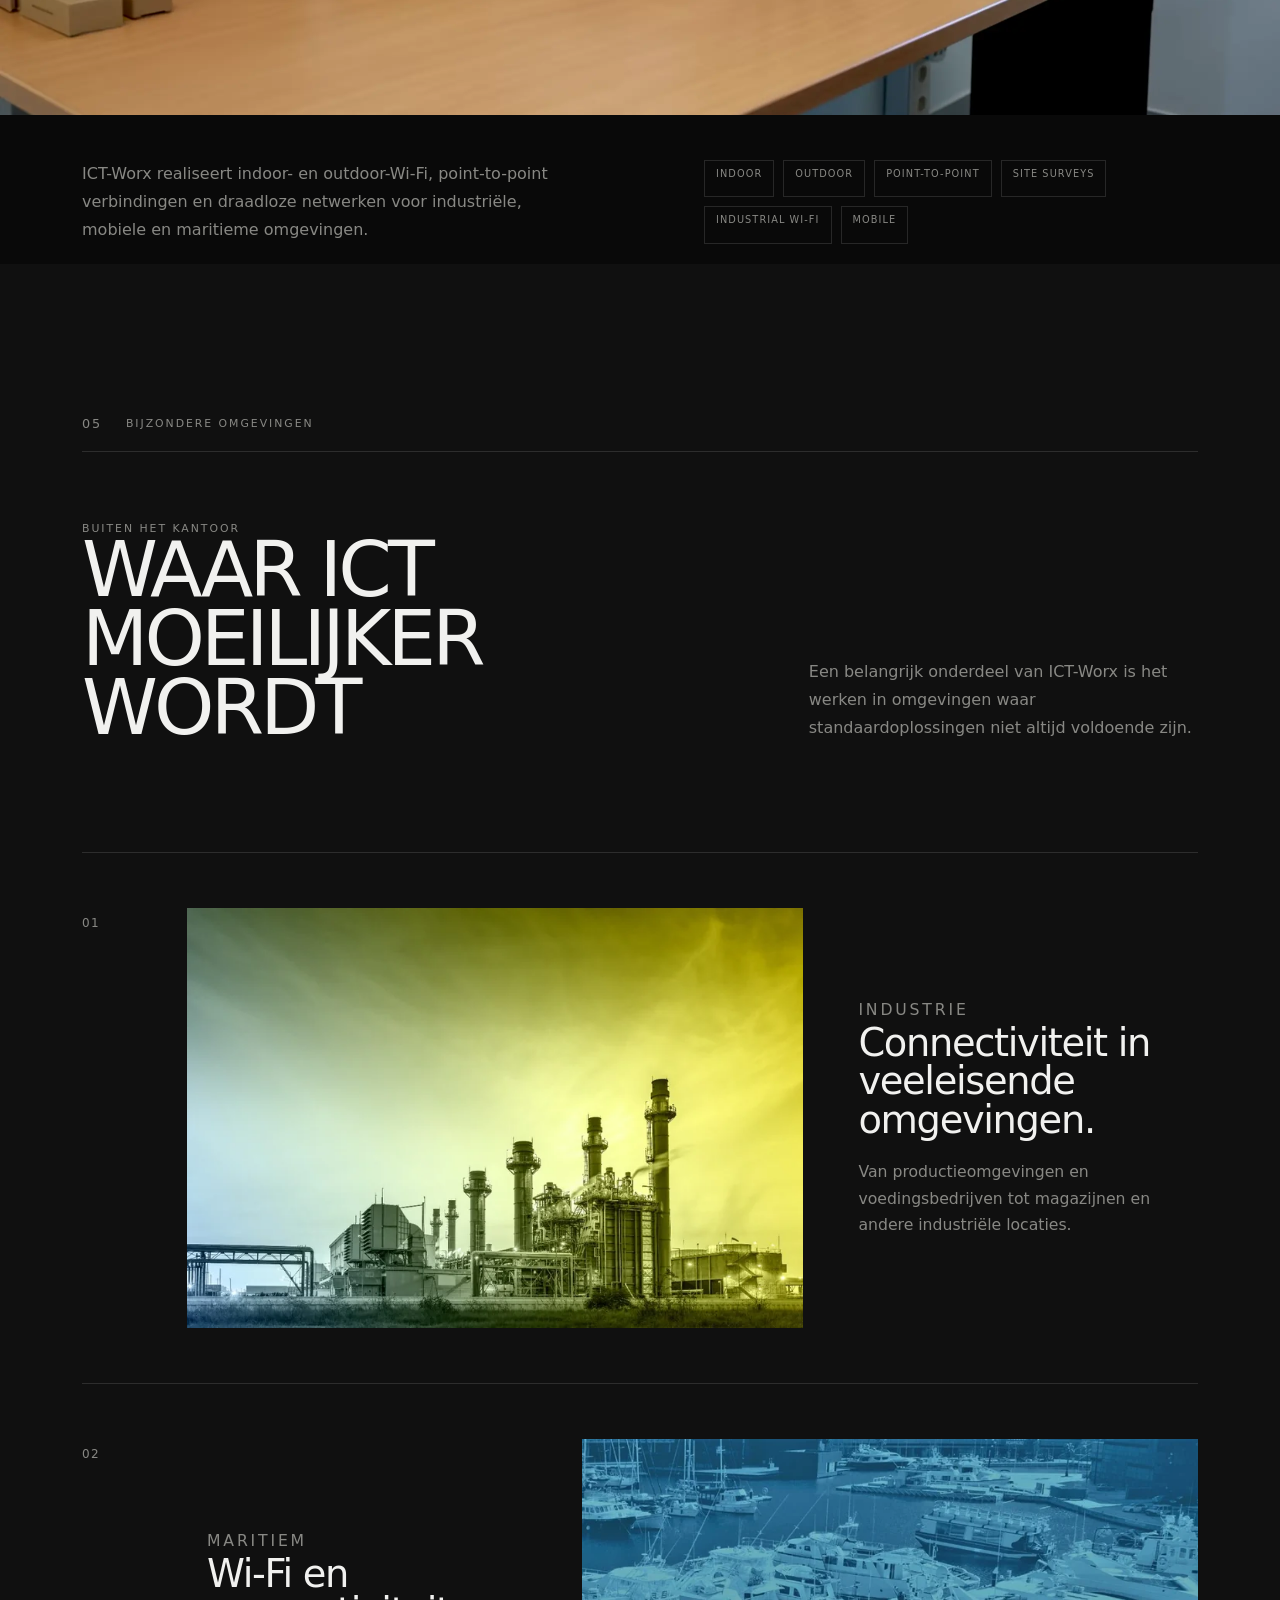
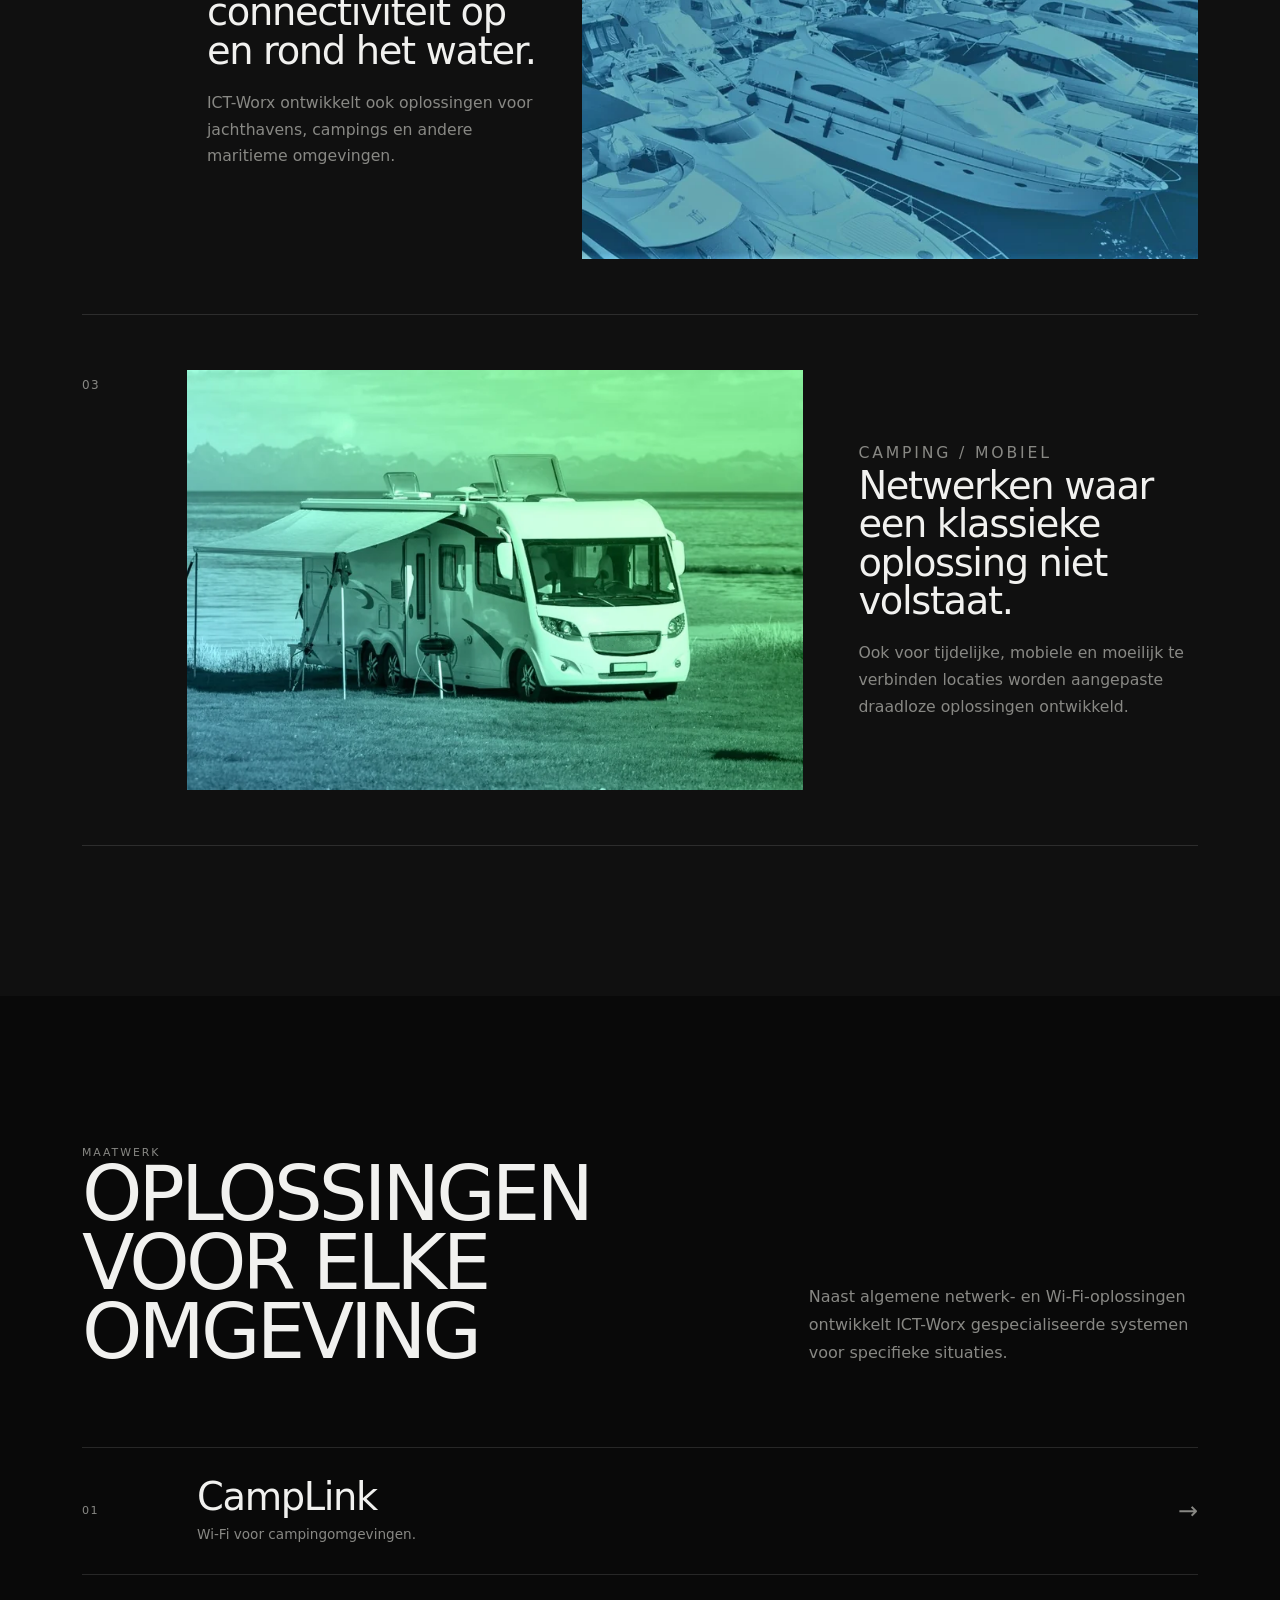
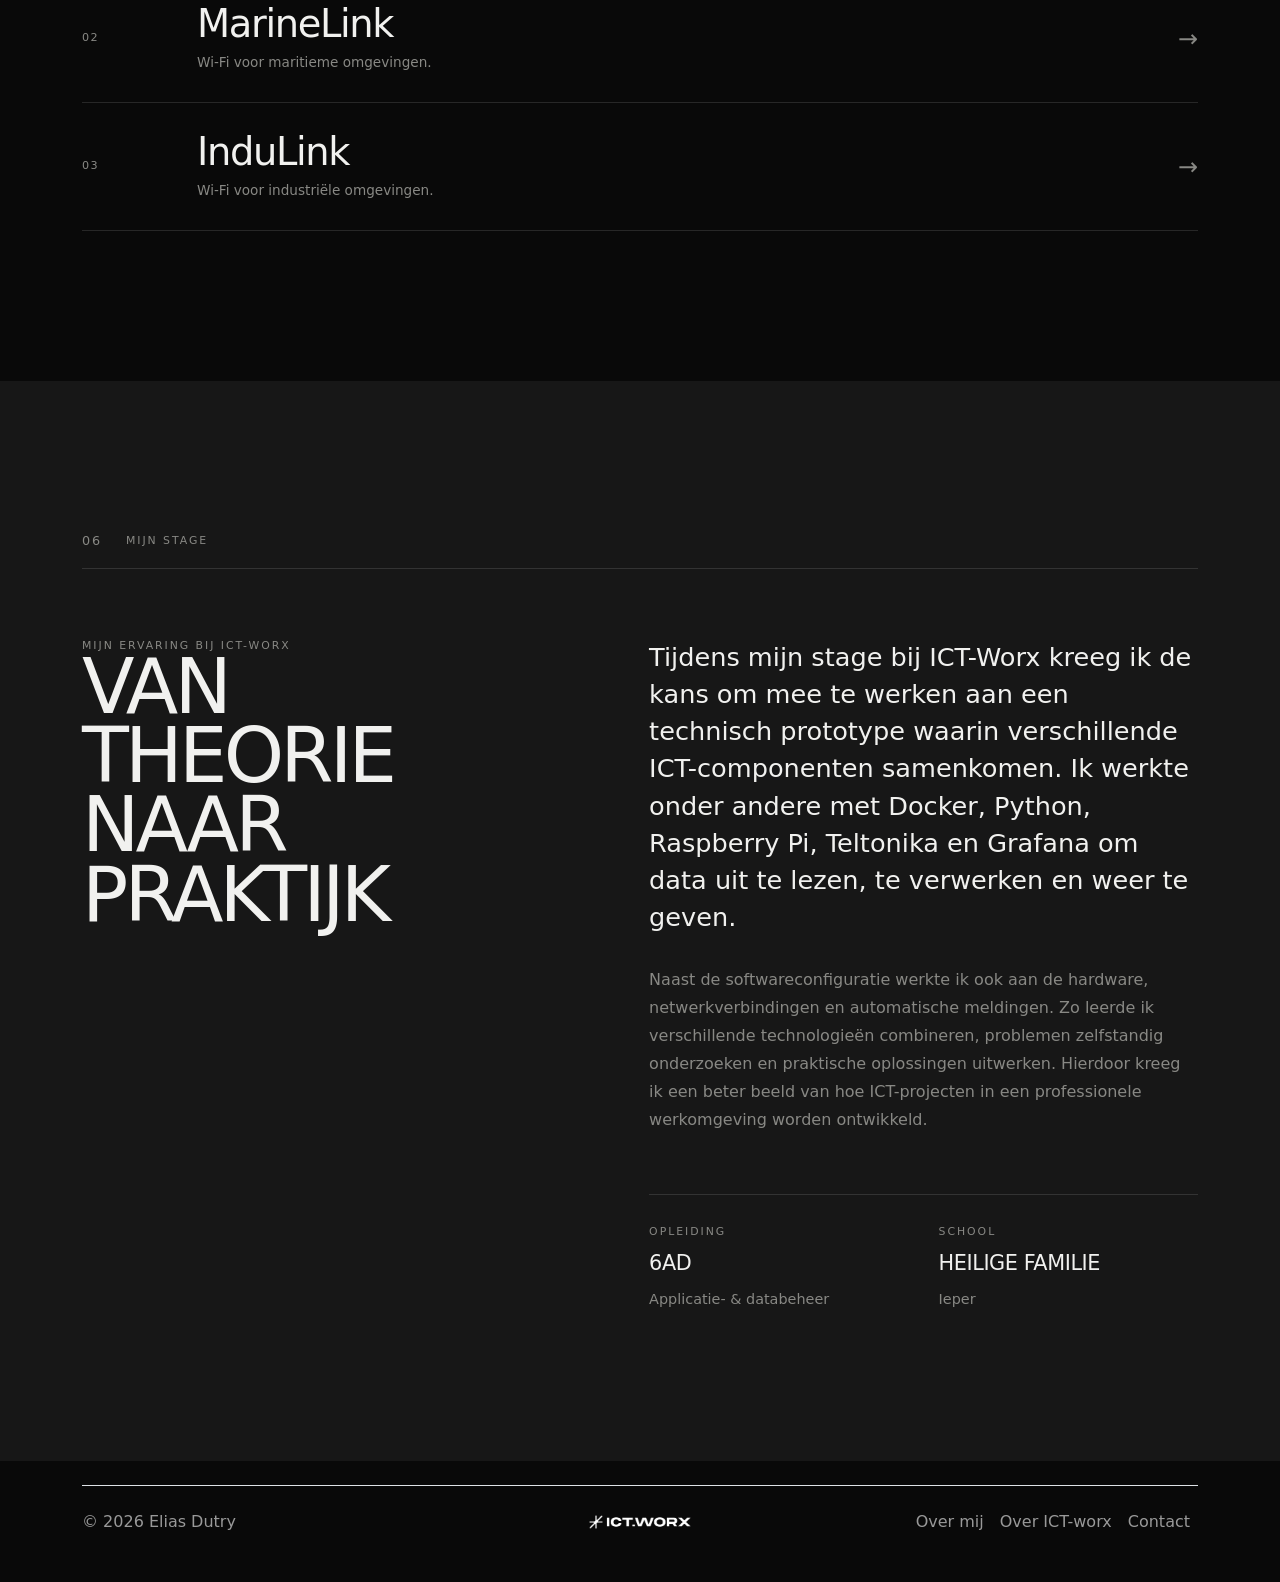
==== commit 42be321d: "done" ====
--- a/bedrijf.html
+++ b/bedrijf.html
@@ -481,12 +481,12 @@
                     <div class="internship-title">
 
                         <p class="service-kicker">
-                            VAN BEDRIJF NAAR STAGE
+                            MIJN ERVARING BIJ ICT-WORX
                         </p>
 
                         <h2>
-                            WAAROM<br>
-                            ICT-WORX?
+                            VAN THEORIE<br>
+                            NAAR PRAKTIJK
                         </h2>
 
                     </div>
@@ -494,15 +494,22 @@
                     <div class="internship-copy">
 
                         <p class="lead-text">
-                            Lorem ipsum dolor sit amet consectetur adipisicing elit. Dolor vel debitis praesentium,
-                            vitae beatae laudantium non, sapiente a officiis labore voluptas animi nisi mollitia
-                            recusandae culpa, quisquam nulla fugiat ducimus?
-                        </p>
-
-                        <p>
-                            Lorem ipsum dolor sit amet consectetur adipisicing elit. Dolores autem officia aut veniam
-                            cum beatae. Tempora voluptate neque tenetur hic temporibus non laboriosam, culpa asperiores,
-                            earum quos dolorem eius nobis.
+                            Tijdens mijn stage bij ICT-Worx kreeg ik de kans om
+                            mee te werken aan een technisch prototype waarin
+                            verschillende ICT-componenten samenkomen. Ik werkte
+                            onder andere met Docker, Python, Raspberry Pi,
+                            Teltonika en Grafana om data uit te lezen, te
+                            verwerken en weer te geven.
+                        </p>
+
+                        <p>
+                            Naast de softwareconfiguratie werkte ik ook aan de
+                            hardware, netwerkverbindingen en automatische
+                            meldingen. Zo leerde ik verschillende technologieën
+                            combineren, problemen zelfstandig onderzoeken en
+                            praktische oplossingen uitwerken. Hierdoor kreeg ik
+                            een beter beeld van hoe ICT-projecten in een
+                            professionele werkomgeving worden ontwikkeld.
                         </p>
 
                         <div class="internship-info">
@@ -528,6 +535,8 @@
             </div>
 
         </section>
+
+        </section>
         <div id="footer"></div>
 
     </main>
